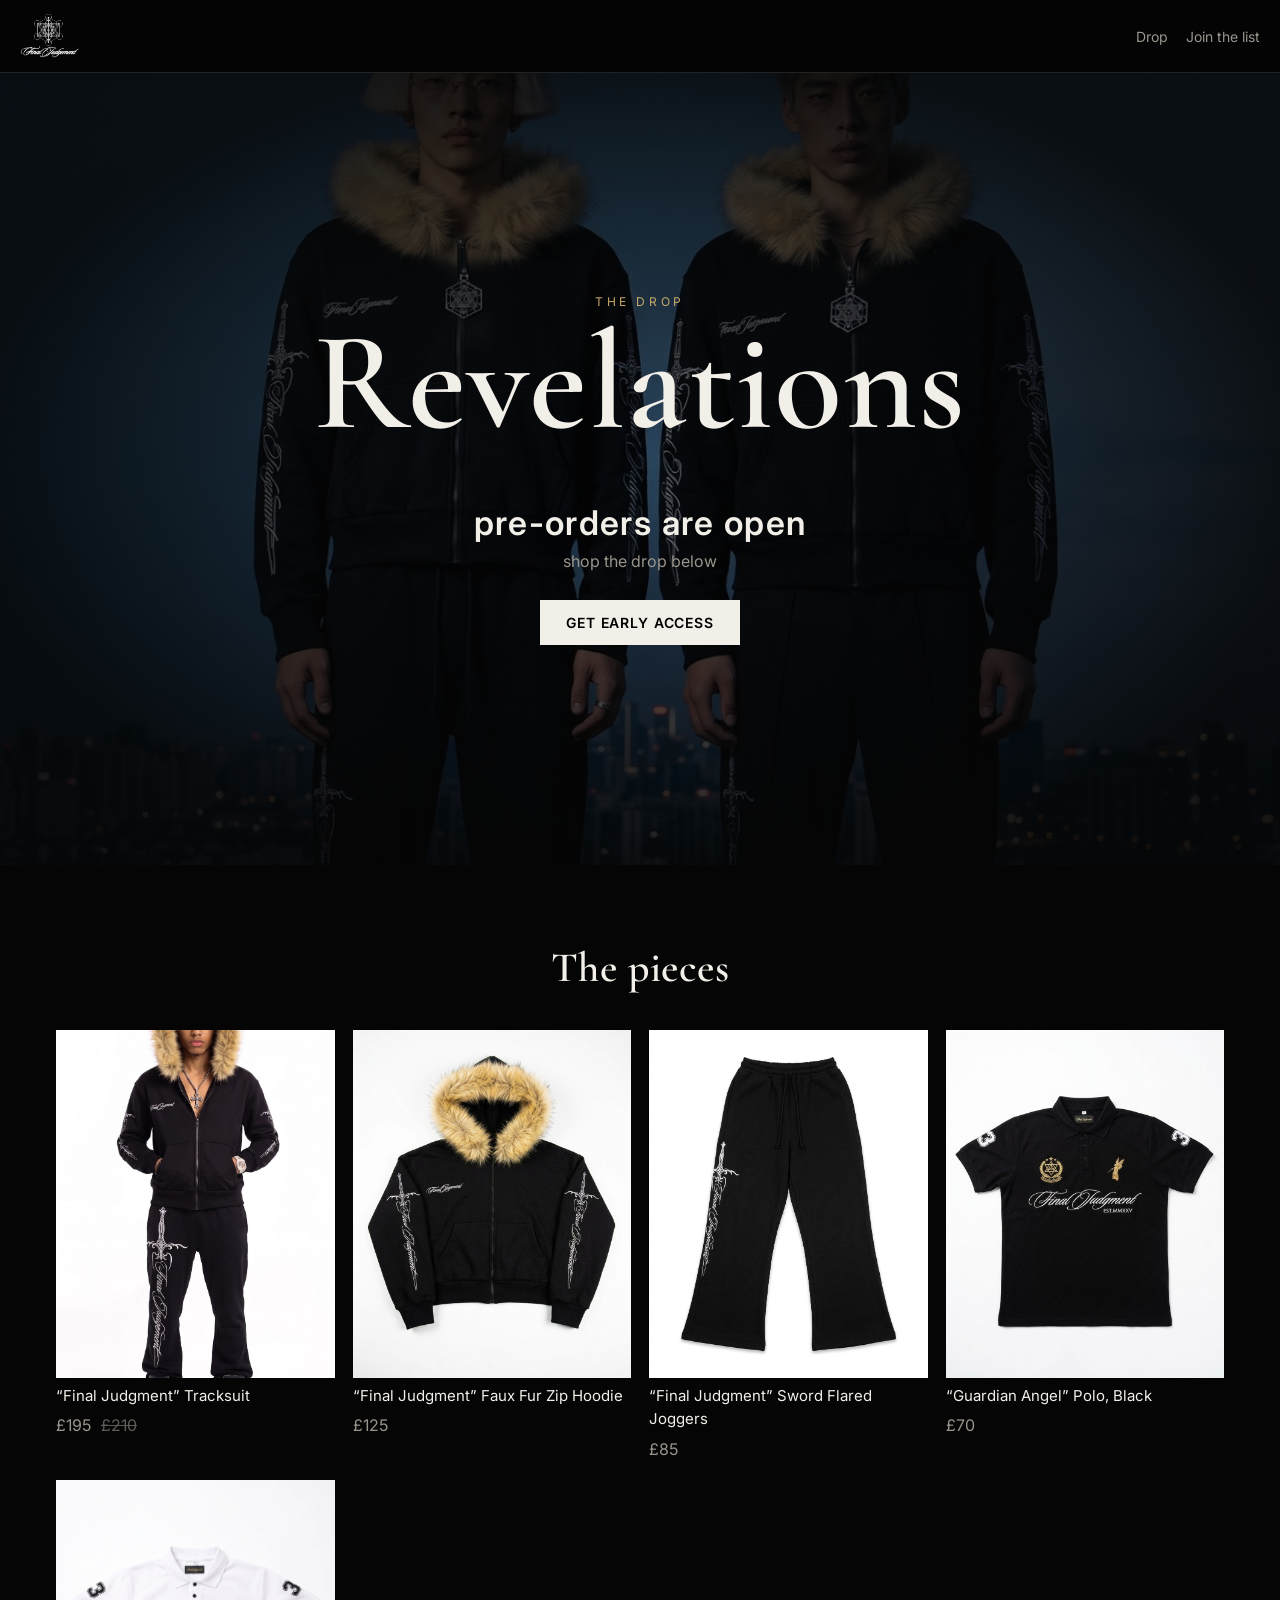
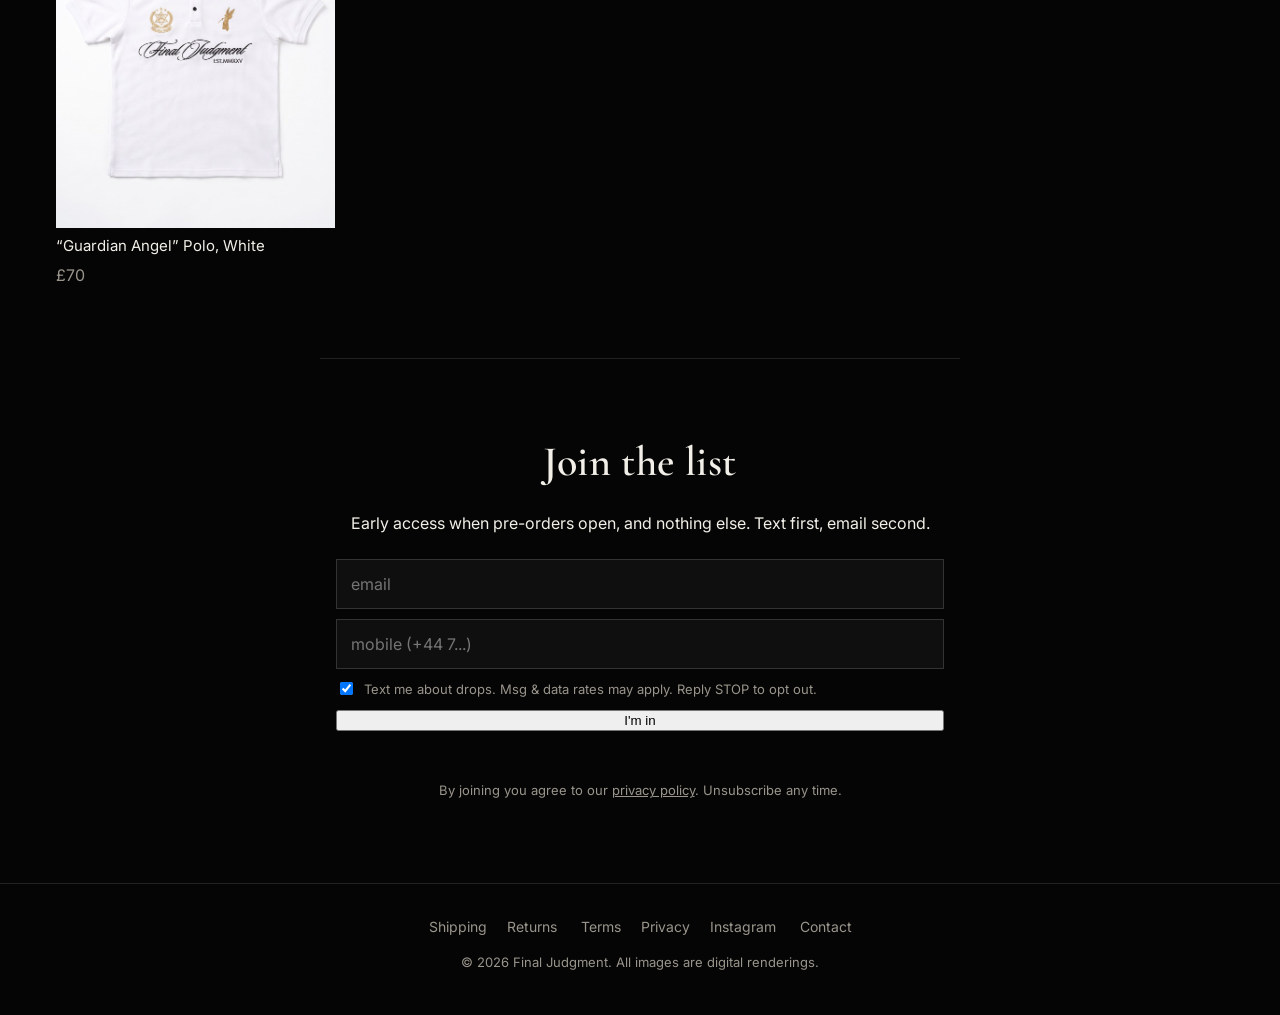
==== index.html @ 8e8d2f7b "Final Judgment store: Revelations site, products, policies, Klaviyo signup, Stripe pre-order hooks C" ====
<!doctype html>
<html lang="en"><head>
<meta charset="utf-8"><meta name="viewport" content="width=device-width,initial-scale=1">
<title>Final Judgment | Revelations</title><meta name="description" content="Revelations. Pre-orders open 27.11, 09:00 GMT. Faux fur tracksuit and Guardian Angel polos.">
<meta property="og:title" content="Final Judgment | Revelations"><meta property="og:description" content="Revelations. Pre-orders open 27.11, 09:00 GMT. Faux fur tracksuit and Guardian Angel polos.">
<meta property="og:image" content="https://finaljudgment.store/img/hero-1.jpg">
<link rel="icon" href="img/icon.png">
<link rel="preconnect" href="https://fonts.googleapis.com"><link rel="preconnect" href="https://fonts.gstatic.com" crossorigin>
<link href="https://fonts.googleapis.com/css2?family=Cormorant+Garamond:ital,wght@0,500;0,600;1,500&family=Inter:wght@400;500;600&display=swap" rel="stylesheet">
<link rel="stylesheet" href="style.css">
<script>!function(f,b,e,v,n,t,s){if(f.fbq)return;n=f.fbq=function(){n.callMethod?n.callMethod.apply(n,arguments):n.queue.push(arguments)};if(!f._fbq)f._fbq=n;n.push=n;n.loaded=!0;n.version='2.0';n.queue=[];t=b.createElement(e);t.async=!0;t.src=v;s=b.getElementsByTagName(e)[0];s.parentNode.insertBefore(t,s)}(window,document,'script','https://connect.facebook.net/en_US/fbevents.js');fbq('init','1747577036687004');fbq('track','PageView');</script>
<script src="config.js"></script><script defer src="site.js"></script>
</head><body data-launch="2026-11-27T09:00:00Z">
<header class="top"><a href="index.html" class="brand"><img src="img/logo.png" alt="Final Judgment"></a>
<nav><a href="index.html#drop">Drop</a><a href="index.html#list">Join the list</a></nav></header>

<main>
<section class="hero">
<img class="hero-img" src="img/hero-1.jpg" alt="Final Judgment tracksuit">
<div class="hero-copy">
<p class="eyebrow">the drop</p><h1>Revelations</h1>
<div class="countdown" aria-live="polite"><span data-d>--</span>d <span data-h>--</span>h <span data-m>--</span>m <span data-s>--</span>s</div>
<p class="when">pre-orders open 27.11 &middot; 09:00 GMT</p>
<a class="btn" href="#list">Get early access</a>
</div></section>
<section id="drop" class="drop"><h2>The pieces</h2><div class="grid"><a class="card" href="products/tracksuit.html"><img src="img/tracksuit-1.jpg" alt="“Final Judgment” Tracksuit" loading="lazy">
<span class="name">“Final Judgment” Tracksuit</span><span class="price">&pound;195 <s>&pound;210</s></span></a><a class="card" href="products/hoodie.html"><img src="img/hoodie-1.jpg" alt="“Final Judgment” Faux Fur Zip Hoodie" loading="lazy">
<span class="name">“Final Judgment” Faux Fur Zip Hoodie</span><span class="price">&pound;125</span></a><a class="card" href="products/joggers.html"><img src="img/joggers-1.jpg" alt="“Final Judgment” Sword Flared Joggers" loading="lazy">
<span class="name">“Final Judgment” Sword Flared Joggers</span><span class="price">&pound;85</span></a><a class="card" href="products/polo-black.html"><img src="img/polo-black-1.jpg" alt="“Guardian Angel” Polo, Black" loading="lazy">
<span class="name">“Guardian Angel” Polo, Black</span><span class="price">&pound;70</span></a><a class="card" href="products/polo-white.html"><img src="img/polo-white-1.jpg" alt="“Guardian Angel” Polo, White" loading="lazy">
<span class="name">“Guardian Angel” Polo, White</span><span class="price">&pound;70</span></a></div></section>
<section id="list" class="list">
<h2>Join the list</h2>
<p>Early access when pre-orders open, and nothing else. Text first, email second.</p>
<form class="signup" novalidate>
<input type="email" name="email" placeholder="email" autocomplete="email" required>
<input type="tel" name="phone" placeholder="mobile (+44 7...)" autocomplete="tel">
<label class="consent"><input type="checkbox" name="sms" checked> Text me about drops. Msg &amp; data rates may apply. Reply STOP to opt out.</label>
<button type="submit">I'm in</button>
<p class="msg" role="status"></p>
</form>
<p class="small">By joining you agree to our <a href="policies/privacy.html">privacy policy</a>. Unsubscribe any time.</p>
</section>
</main><footer class="foot">
<div class="foot-links"><a href="policies/shipping.html">Shipping</a><a href="policies/returns.html">Returns</a>
<a href="policies/terms.html">Terms</a><a href="policies/privacy.html">Privacy</a><a href="https://www.instagram.com/finaljudgementt/" target="_blank" rel="noopener">Instagram</a>
<a href="mailto:iudiciumfinale@gmail.com">Contact</a></div>
<p class="small">&copy; 2026 Final Judgment. All images are digital renderings.</p></footer>
</body></html>
---- style.css ----
:root{--bg:#050505;--fg:#f2efe8;--mute:#9a958c;--gold:#c8a86a;--line:#222}
*{box-sizing:border-box}html{scroll-behavior:smooth}
body{margin:0;background:var(--bg);color:var(--fg);font:16px/1.55 Inter,system-ui,sans-serif;-webkit-font-smoothing:antialiased}
a{color:inherit}img{max-width:100%;display:block}
h1,h2,h3{font-family:"Cormorant Garamond",serif;font-weight:600;letter-spacing:.01em;margin:0 0 .4em}
.small{font-size:13px;color:var(--mute)}
.top{display:flex;align-items:center;justify-content:space-between;padding:14px 20px;border-bottom:1px solid var(--line);position:sticky;top:0;background:rgba(5,5,5,.92);backdrop-filter:blur(6px);z-index:5}
.brand img{height:44px;width:auto}
.top nav a{margin-left:18px;text-decoration:none;font-size:14px;color:var(--mute)}.top nav a:hover{color:var(--fg)}
.btn{display:inline-block;background:var(--fg);color:#000;border:0;padding:14px 26px;font:600 14px Inter,sans-serif;letter-spacing:.06em;text-transform:uppercase;text-decoration:none;cursor:pointer}
.btn:disabled{background:#2a2a2a;color:var(--mute);cursor:not-allowed}
.btn.ghost{background:none;color:var(--fg);border:1px solid var(--fg)}
.hero{position:relative;min-height:88vh;display:grid;place-items:center;overflow:hidden;text-align:center}
.hero-img{position:absolute;inset:0;width:100%;height:100%;object-fit:cover;object-position:center 35%;filter:brightness(.8)}
.hero::after{content:"";position:absolute;inset:0;background:radial-gradient(ellipse at center,rgba(5,5,5,.35),rgba(5,5,5,.9) 75%)}
.hero-copy{z-index:1}
.hero-copy{position:relative;padding:40px 16px}
.eyebrow{text-transform:uppercase;letter-spacing:.3em;font-size:12px;color:var(--gold);margin:0 0 8px}
.hero h1{font-size:clamp(56px,13vw,140px);line-height:.9}
.countdown{font:600 clamp(22px,5vw,34px) Inter,sans-serif;letter-spacing:.04em;margin:18px 0 6px}
.countdown span{font-variant-numeric:tabular-nums}
.when{color:var(--mute);margin:0 0 26px}
.drop,.list{max-width:1200px;margin:0 auto;padding:70px 16px}
.drop h2,.list h2{font-size:42px;text-align:center}
.grid{display:grid;grid-template-columns:repeat(auto-fill,minmax(230px,1fr));gap:18px;margin-top:30px}
.card{text-decoration:none;display:flex;flex-direction:column;gap:6px}
.card img{aspect-ratio:4/5;object-fit:cover;background:#111}
.card .name{font-size:15px}.price{color:var(--mute)}.price s{opacity:.6;margin-left:6px}
.list{text-align:center;border-top:1px solid var(--line);max-width:640px}
.signup{display:grid;gap:10px;margin:24px 0 10px}
.signup input[type=email],.signup input[type=tel],.size select{width:100%;background:#0f0f0f;border:1px solid #333;color:var(--fg);padding:14px;font:16px Inter,sans-serif}
.consent{display:flex;gap:8px;align-items:flex-start;text-align:left;font-size:13px;color:var(--mute)}
.msg{min-height:1.4em;color:var(--gold);margin:4px 0 0}
.product{max-width:1200px;margin:0 auto;padding:30px 16px;display:grid;grid-template-columns:1.3fr 1fr;gap:40px}
.gallery{display:grid;gap:10px}.gallery img{width:100%;background:#111}
.info{position:sticky;top:90px;align-self:start}
.info h1{font-size:38px;line-height:1.05}.info .price{font-size:20px}
.buy{display:grid;gap:12px;margin:22px 0}
.size{display:grid;gap:6px;font-size:13px;color:var(--mute)}
.details{padding-left:18px;color:#d8d3ca}.details li{margin:4px 0}
details{border-top:1px solid var(--line);padding:12px 0}summary{cursor:pointer}
.note{margin-top:18px;font-style:italic}
.list-mini{text-align:center;padding:10px 16px 60px}
.policy{max-width:760px;margin:0 auto;padding:50px 16px}
.policy table{width:100%;border-collapse:collapse;margin:12px 0}.policy td,.policy th{border-bottom:1px solid var(--line);padding:8px;text-align:left;font-size:14px}
.foot{border-top:1px solid var(--line);padding:30px 16px;text-align:center}
.foot-links a{margin:0 10px;font-size:14px;color:var(--mute);text-decoration:none}
@media (max-width:820px){.product{grid-template-columns:1fr}.info{position:static}.top nav a{margin-left:12px}.brand img{height:36px}}
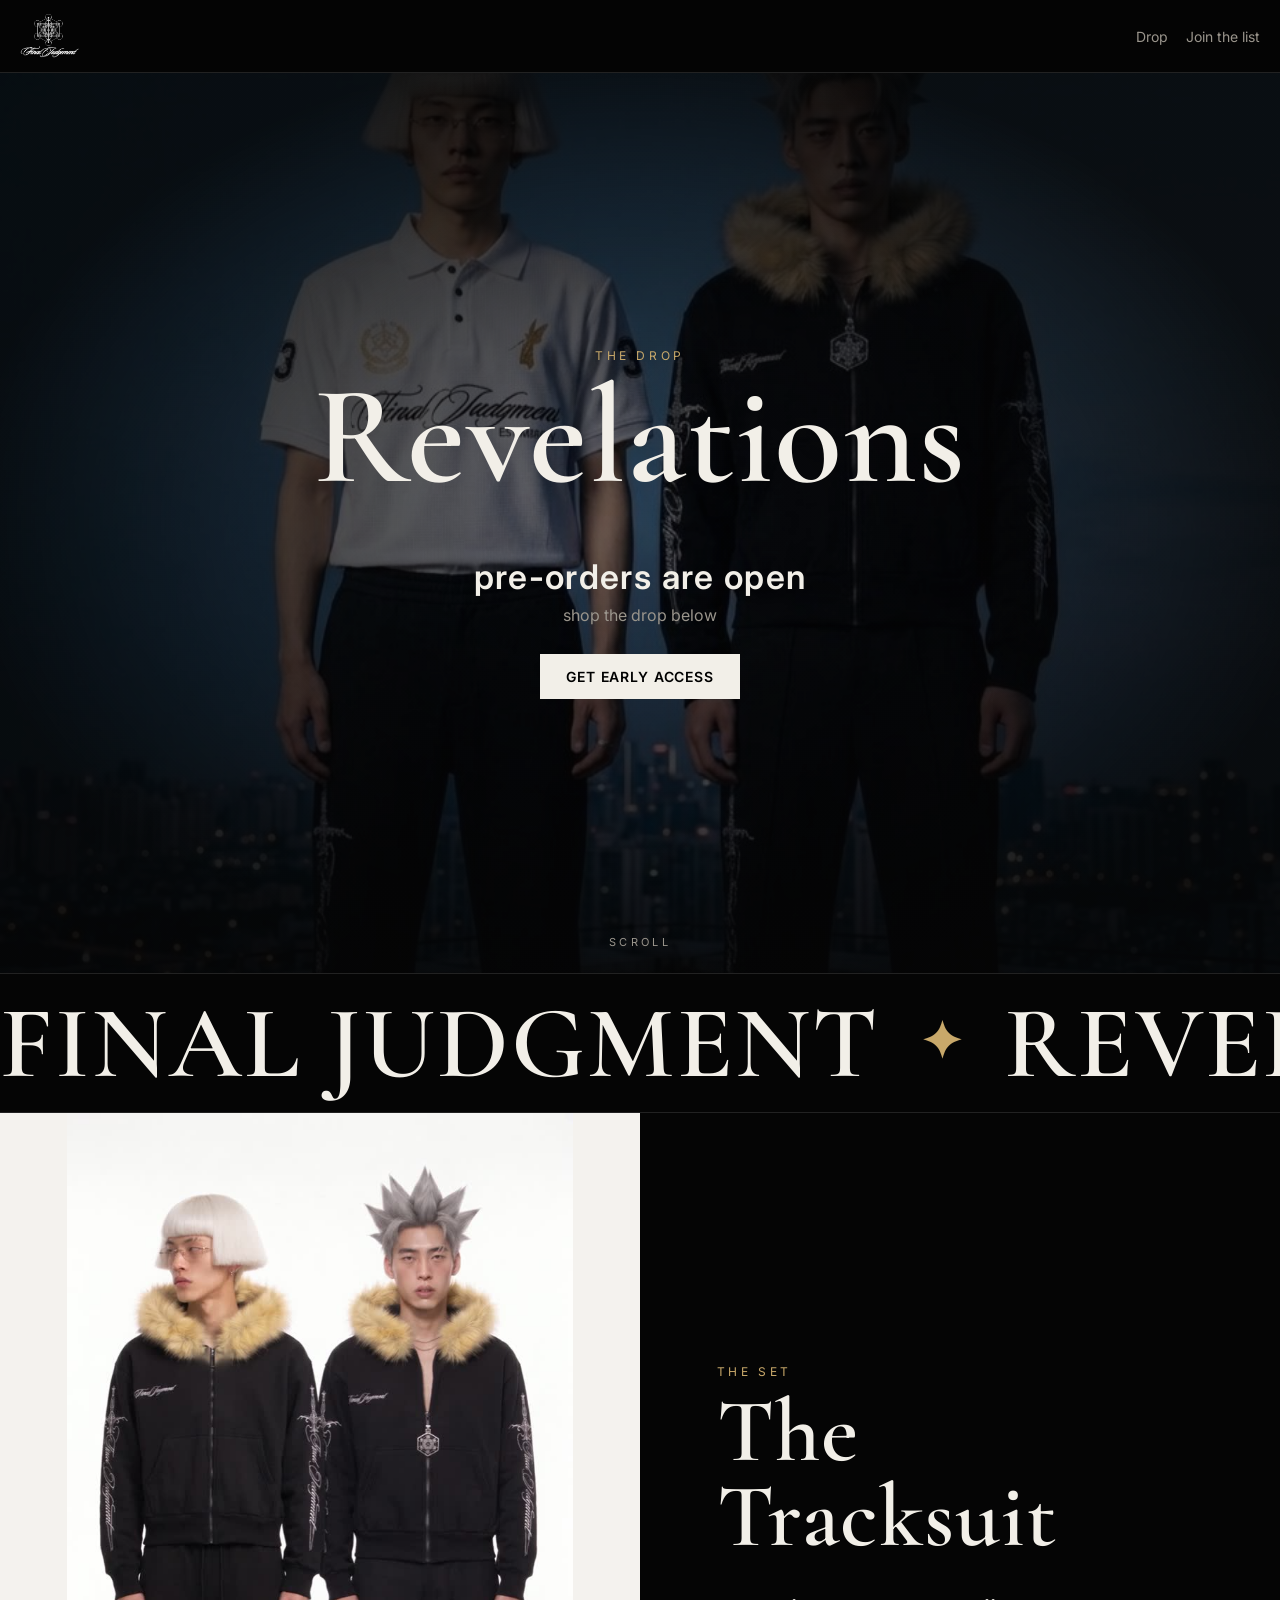
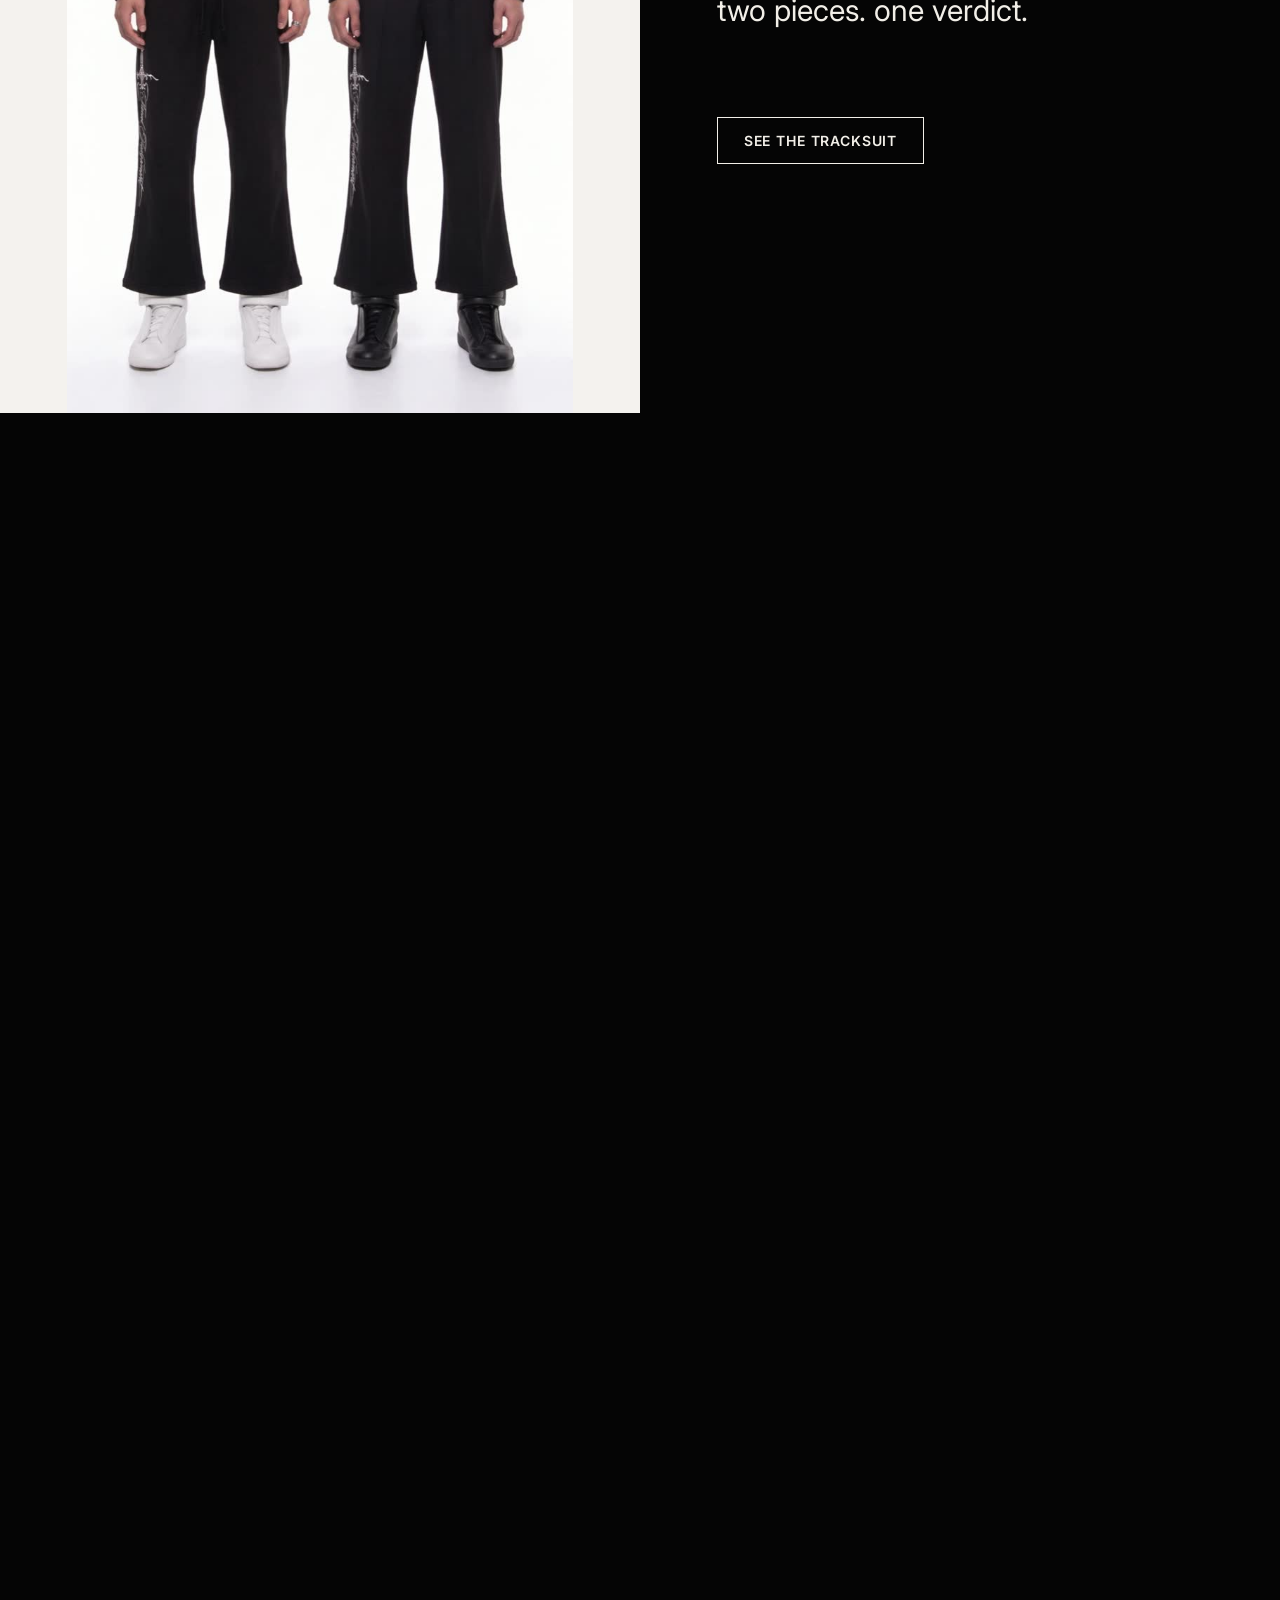
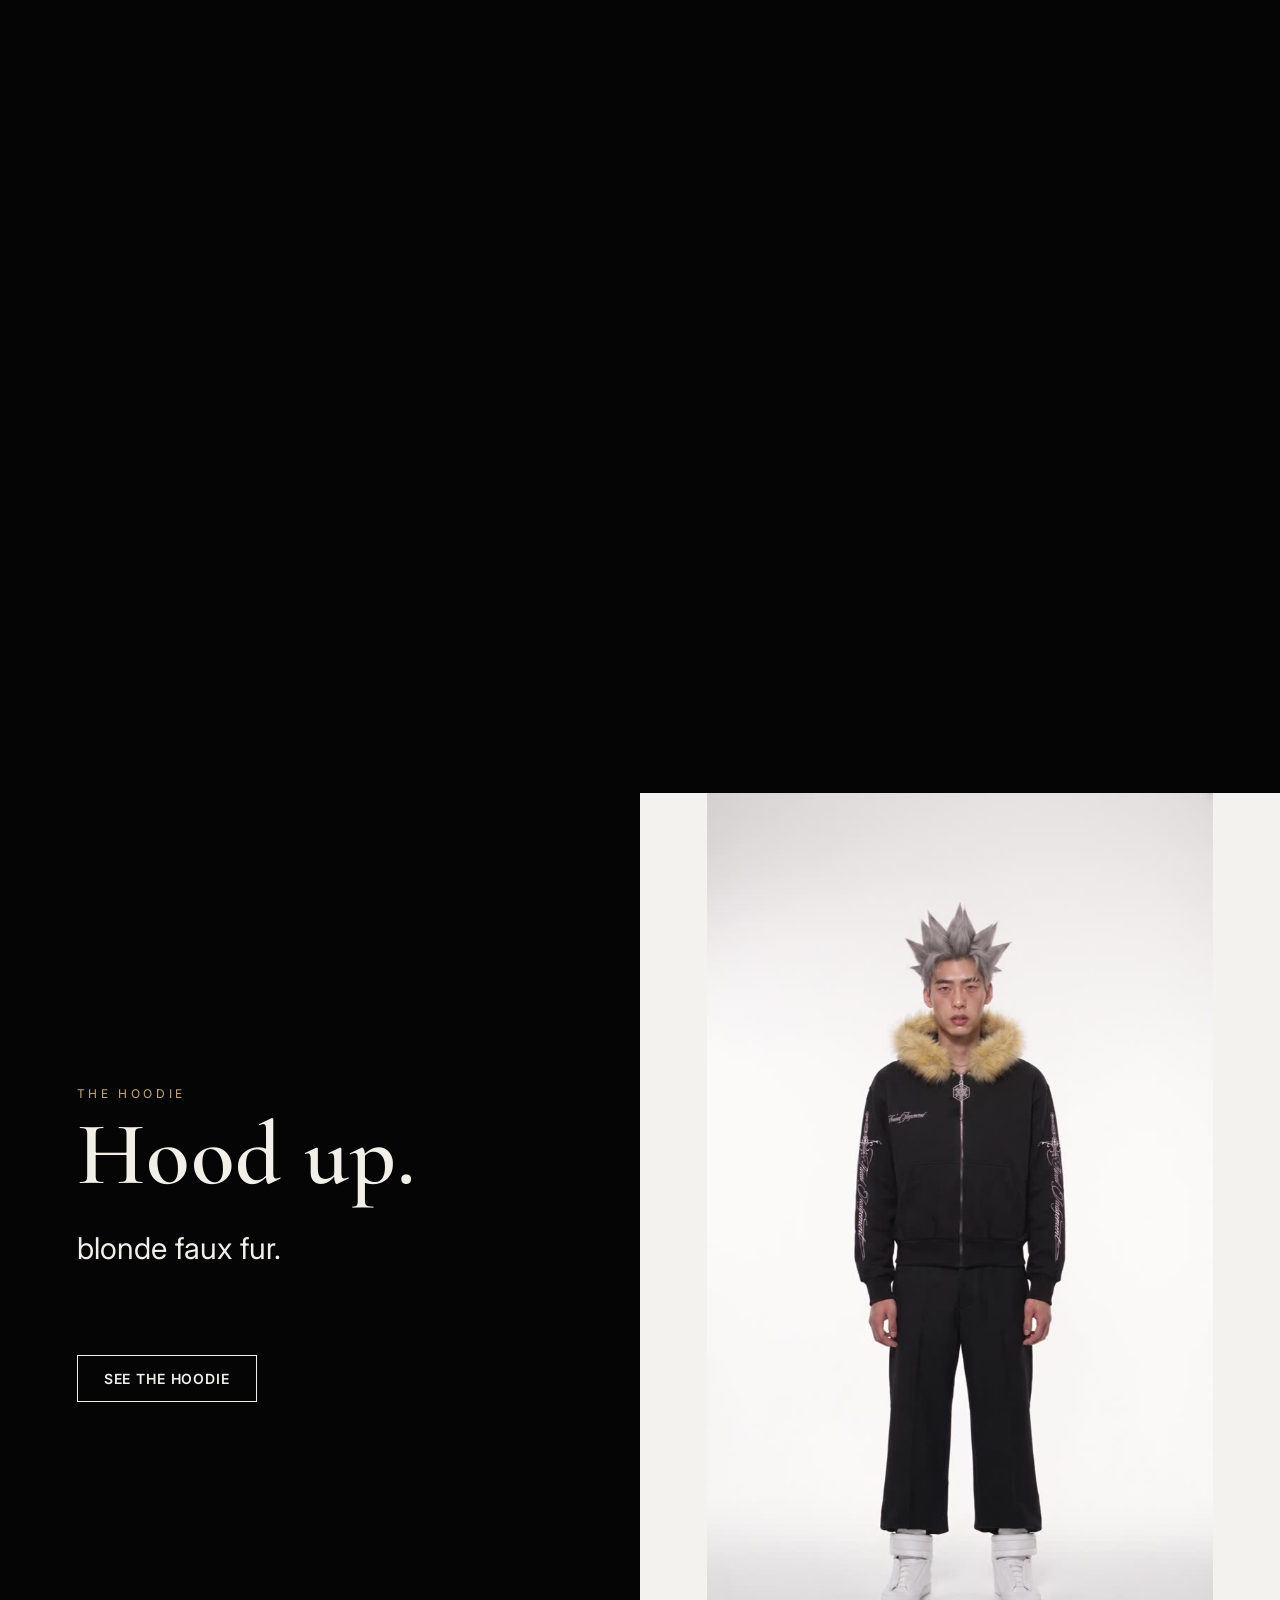
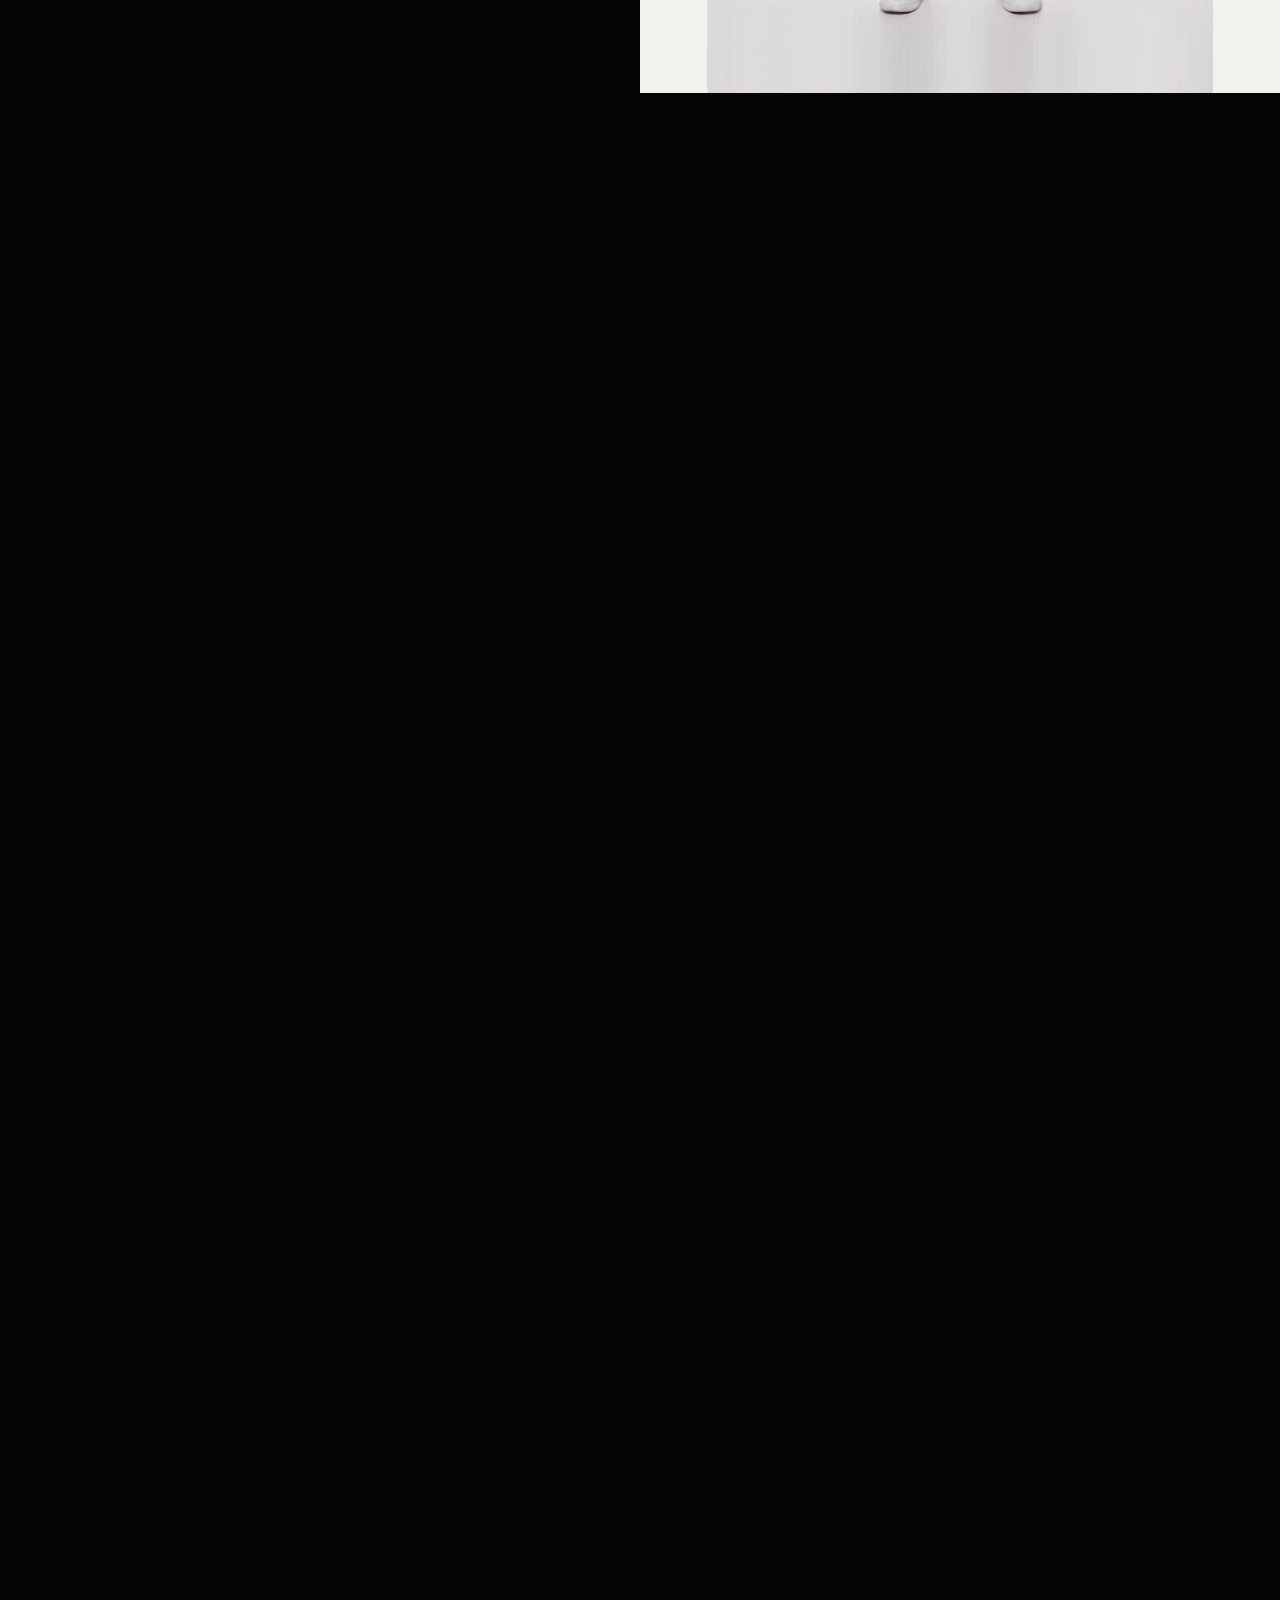
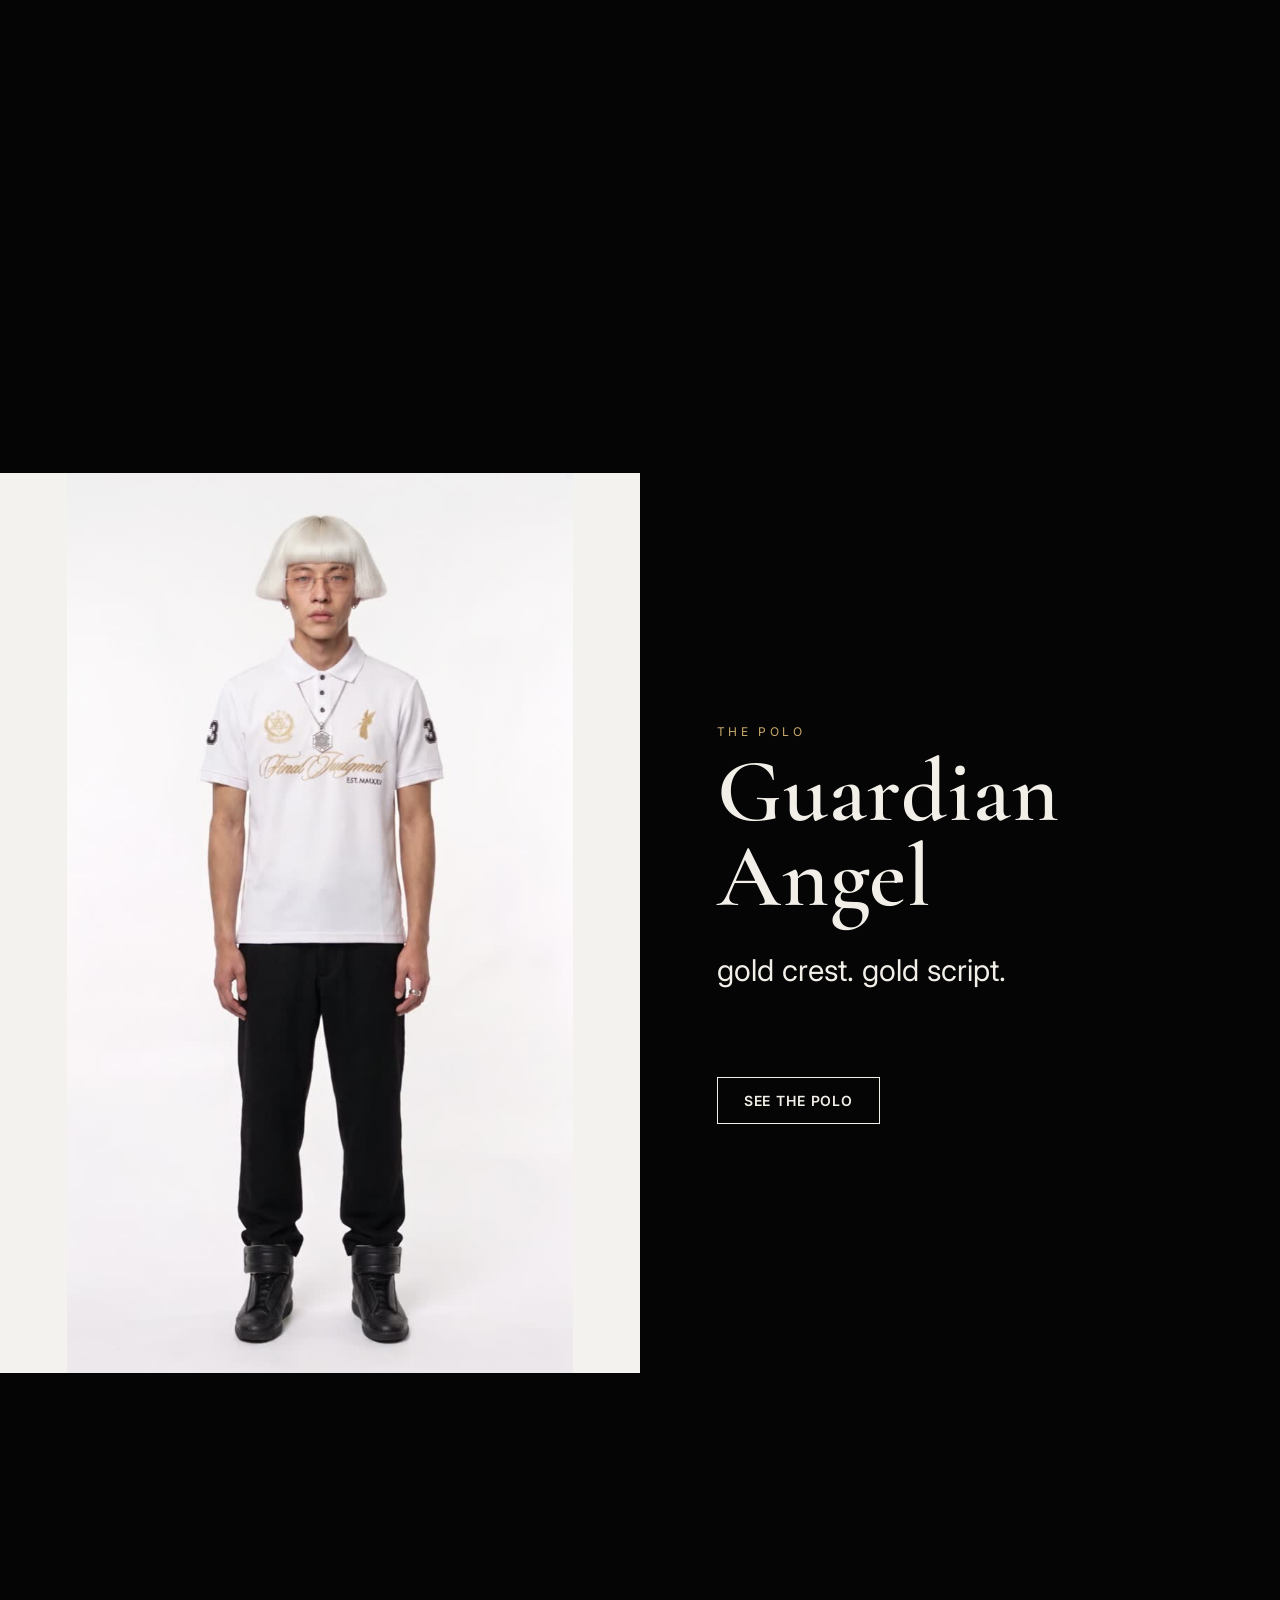
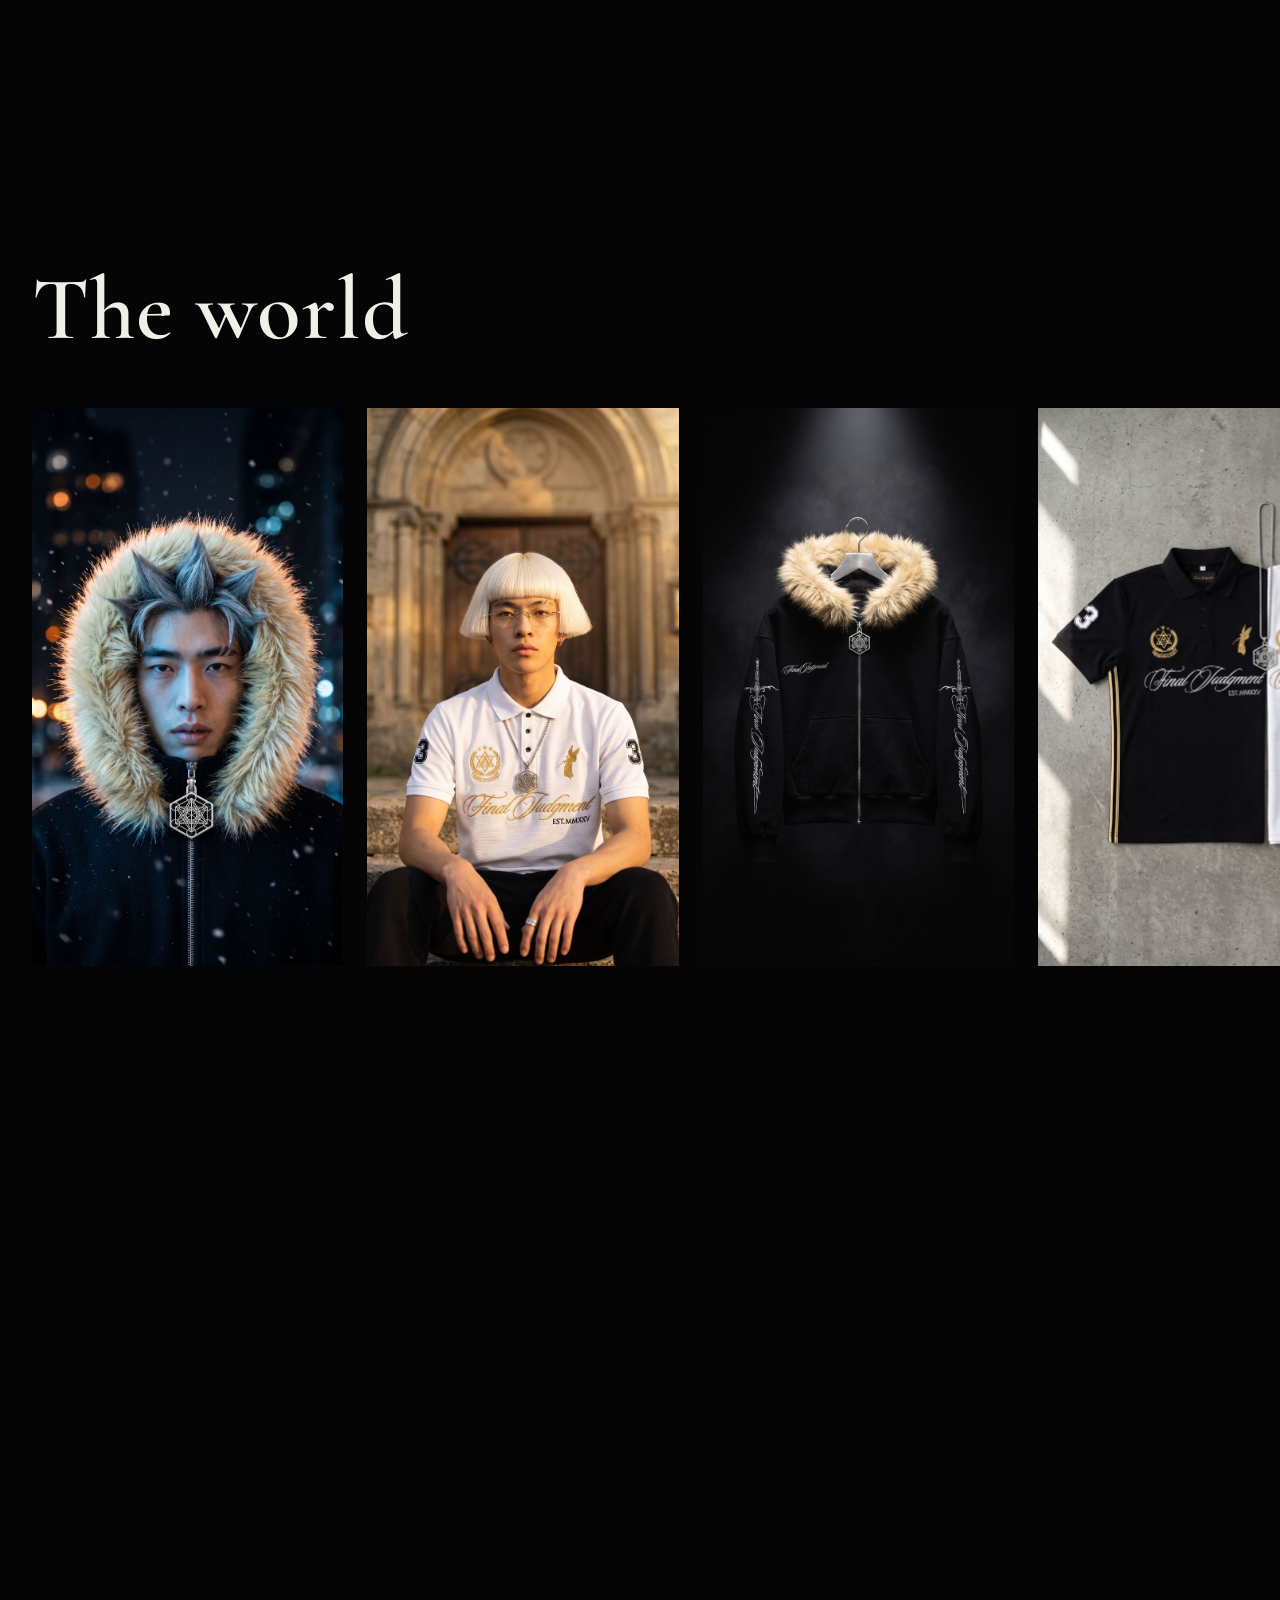
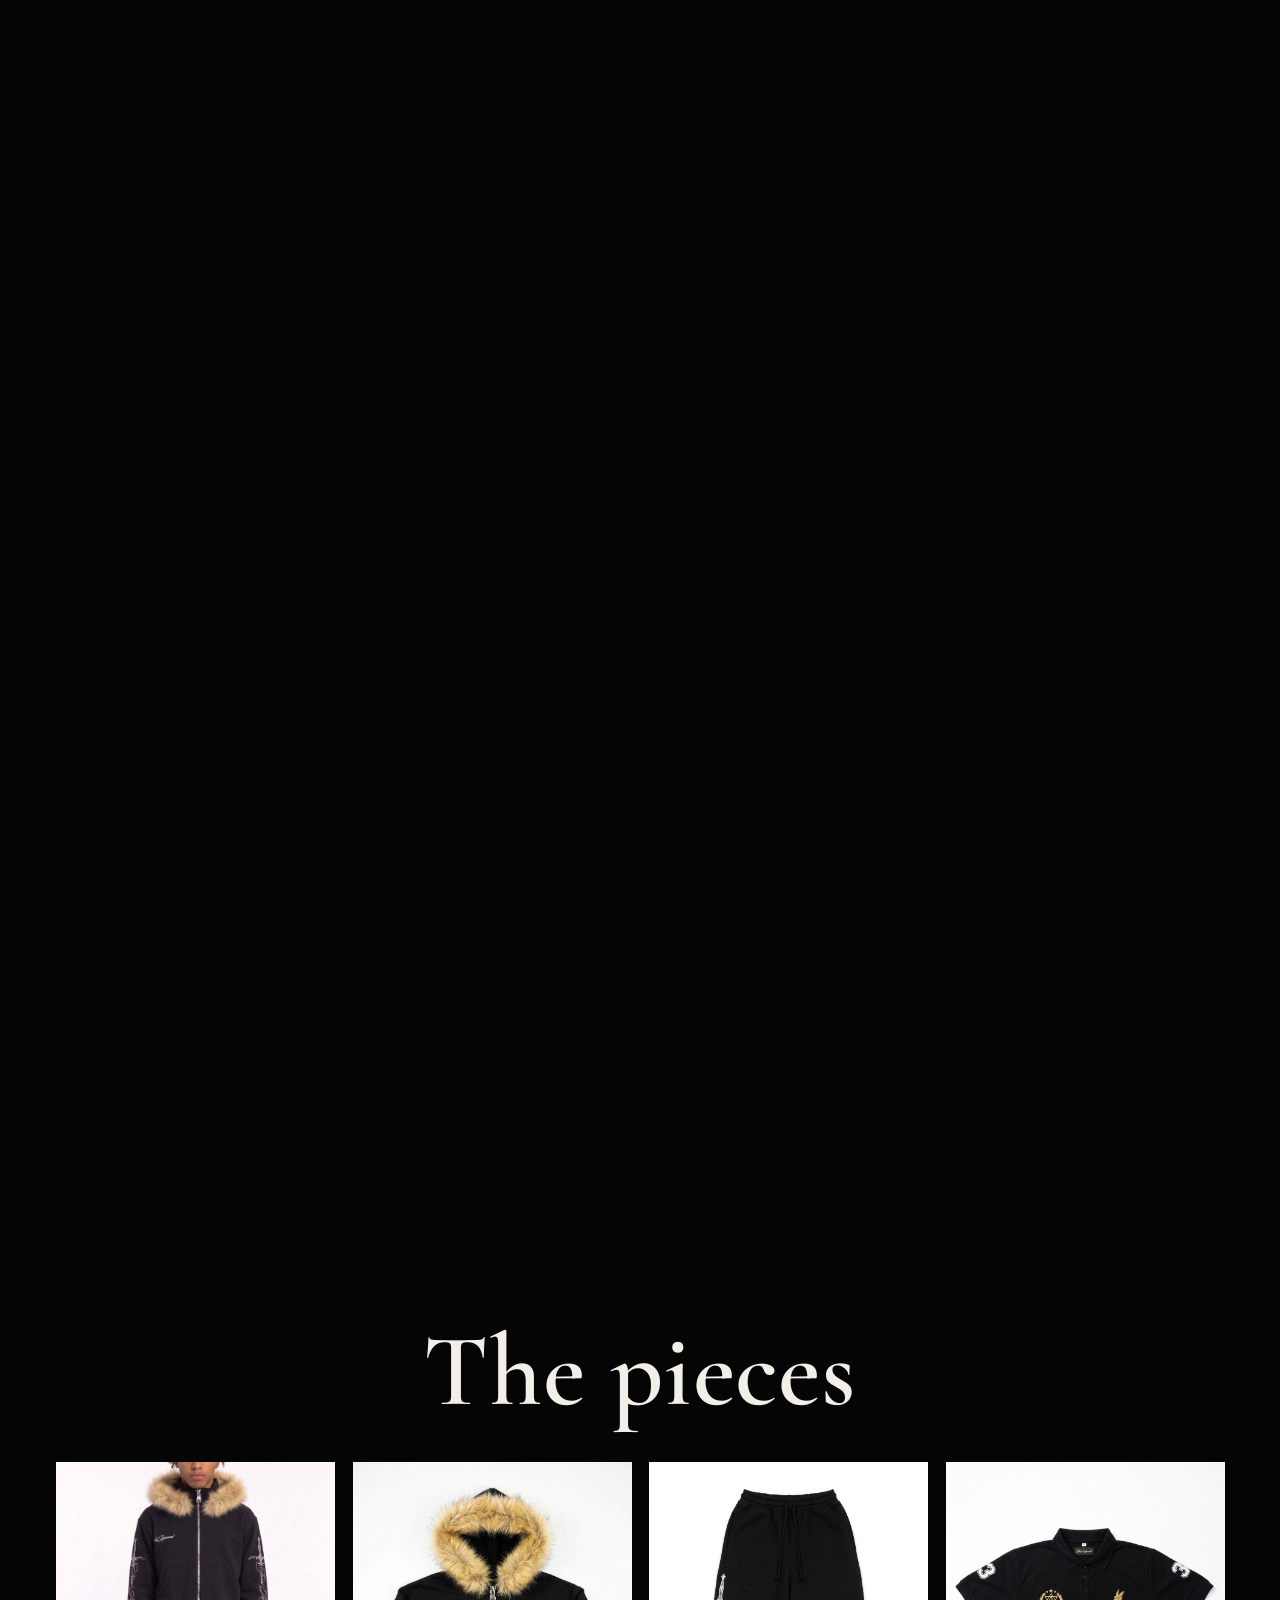
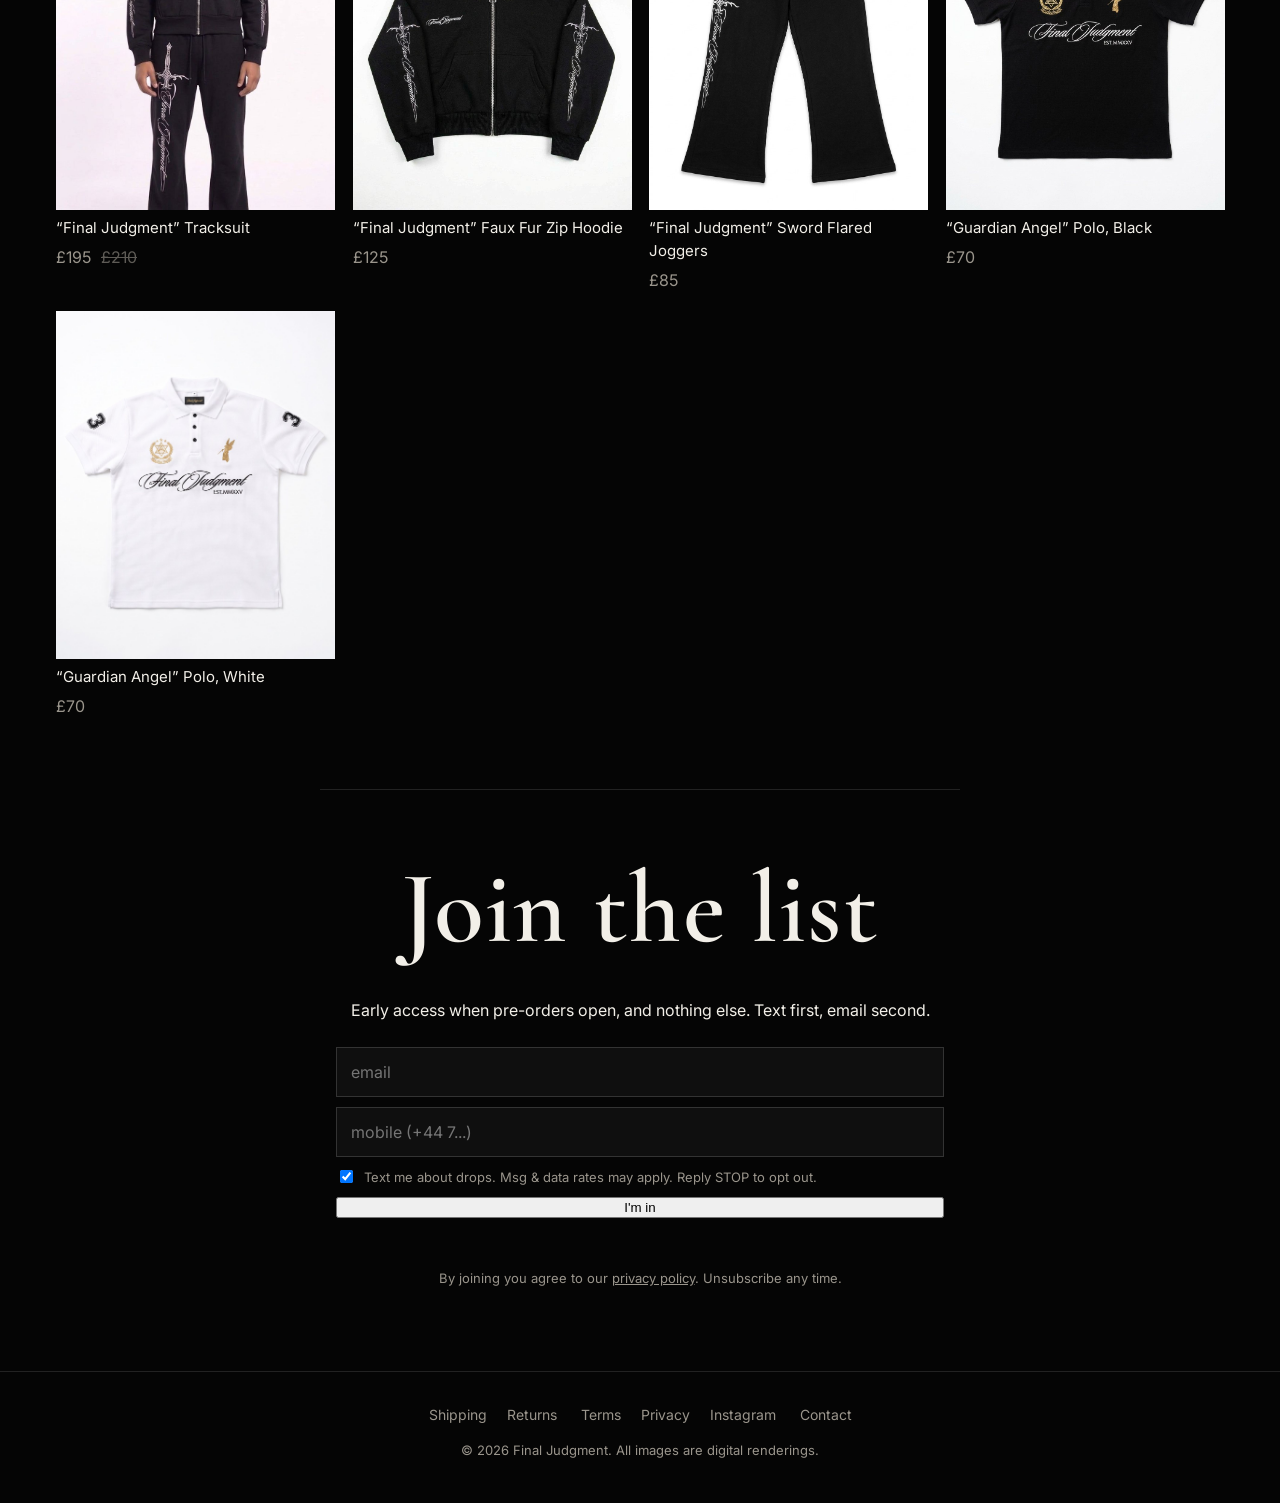
==== commit e0b118e9: "Motion homepage: scroll-scrubbed scenes, marquee, world gallery, reveals; new hero (Star A in polo)," ====
--- a/index.html
+++ b/index.html
@@ -9,28 +9,50 @@
 <link href="https://fonts.googleapis.com/css2?family=Cormorant+Garamond:ital,wght@0,500;0,600;1,500&family=Inter:wght@400;500;600&display=swap" rel="stylesheet">
 <link rel="stylesheet" href="style.css">
 <script>!function(f,b,e,v,n,t,s){if(f.fbq)return;n=f.fbq=function(){n.callMethod?n.callMethod.apply(n,arguments):n.queue.push(arguments)};if(!f._fbq)f._fbq=n;n.push=n;n.loaded=!0;n.version='2.0';n.queue=[];t=b.createElement(e);t.async=!0;t.src=v;s=b.getElementsByTagName(e)[0];s.parentNode.insertBefore(t,s)}(window,document,'script','https://connect.facebook.net/en_US/fbevents.js');fbq('init','1747577036687004');fbq('track','PageView');</script>
-<script src="config.js"></script><script defer src="site.js"></script>
+<script src="config.js"></script><script defer src="site.js"></script><script defer src="motion.js"></script>
 </head><body data-launch="2026-11-27T09:00:00Z">
 <header class="top"><a href="index.html" class="brand"><img src="img/logo.png" alt="Final Judgment"></a>
 <nav><a href="index.html#drop">Drop</a><a href="index.html#list">Join the list</a></nav></header>
 
+<div class="progress" aria-hidden="true"></div>
 <main>
 <section class="hero">
-<img class="hero-img" src="img/hero-1.jpg" alt="Final Judgment tracksuit">
+<div class="hero-media"><img class="hero-img" src="img/hero-1.jpg" alt="Final Judgment stars on a rooftop at blue hour"></div>
 <div class="hero-copy">
-<p class="eyebrow">the drop</p><h1>Revelations</h1>
+<p class="eyebrow">the drop</p><h1 class="hero-title">Revelations</h1>
 <div class="countdown" aria-live="polite"><span data-d>--</span>d <span data-h>--</span>h <span data-m>--</span>m <span data-s>--</span>s</div>
 <p class="when">pre-orders open 27.11 &middot; 09:00 GMT</p>
 <a class="btn" href="#list">Get early access</a>
+</div>
+<div class="scroll-cue" aria-hidden="true">scroll</div></section>
+<div class="marquee" aria-hidden="true"><div class="marquee-track"><span>FINAL JUDGMENT</span><span class="star">&#10022;</span><span>REVELATIONS</span><span class="star">&#10022;</span><span>FINAL JUDGMENT</span><span class="star">&#10022;</span><span>REVELATIONS</span><span class="star">&#10022;</span><span>FINAL JUDGMENT</span><span class="star">&#10022;</span><span>REVELATIONS</span><span class="star">&#10022;</span><span>FINAL JUDGMENT</span><span class="star">&#10022;</span><span>REVELATIONS</span><span class="star">&#10022;</span><span>FINAL JUDGMENT</span><span class="star">&#10022;</span><span>REVELATIONS</span><span class="star">&#10022;</span><span>FINAL JUDGMENT</span><span class="star">&#10022;</span><span>REVELATIONS</span><span class="star">&#10022;</span></div></div>
+<section class="scene" id="s-tracksuit" data-seq="hero" data-frames="61">
+<div class="scene-pin">
+<div class="scene-media"><canvas></canvas></div>
+<div class="scene-copy"><p class="eyebrow">the set</p><h2>The Tracksuit</h2><div class="steps"><p class="step" data-from="0.00" data-to="0.25">two pieces. one verdict.</p><p class="step" data-from="0.25" data-to="0.50">a sword down each leg.</p><p class="step" data-from="0.50" data-to="0.75">faux fur on the hood.</p><p class="step" data-from="0.75" data-to="1.00">&pound;195 for the set.</p></div>
+<a class="btn ghost" href="products/tracksuit.html">See the tracksuit</a></div>
 </div></section>
-<section id="drop" class="drop"><h2>The pieces</h2><div class="grid"><a class="card" href="products/tracksuit.html"><img src="img/tracksuit-1.jpg" alt="“Final Judgment” Tracksuit" loading="lazy">
-<span class="name">“Final Judgment” Tracksuit</span><span class="price">&pound;195 <s>&pound;210</s></span></a><a class="card" href="products/hoodie.html"><img src="img/hoodie-1.jpg" alt="“Final Judgment” Faux Fur Zip Hoodie" loading="lazy">
-<span class="name">“Final Judgment” Faux Fur Zip Hoodie</span><span class="price">&pound;125</span></a><a class="card" href="products/joggers.html"><img src="img/joggers-1.jpg" alt="“Final Judgment” Sword Flared Joggers" loading="lazy">
-<span class="name">“Final Judgment” Sword Flared Joggers</span><span class="price">&pound;85</span></a><a class="card" href="products/polo-black.html"><img src="img/polo-black-1.jpg" alt="“Guardian Angel” Polo, Black" loading="lazy">
-<span class="name">“Guardian Angel” Polo, Black</span><span class="price">&pound;70</span></a><a class="card" href="products/polo-white.html"><img src="img/polo-white-1.jpg" alt="“Guardian Angel” Polo, White" loading="lazy">
+<section class="scene" id="s-fur" data-seq="fur" data-frames="61">
+<div class="scene-pin">
+<div class="scene-media"><canvas></canvas></div>
+<div class="scene-copy"><p class="eyebrow">the hoodie</p><h2>Hood up.</h2><div class="steps"><p class="step" data-from="0.00" data-to="0.25">blonde faux fur.</p><p class="step" data-from="0.25" data-to="0.50">6 snap buttons.</p><p class="step" data-from="0.50" data-to="0.75">fur on. fur off.</p><p class="step" data-from="0.75" data-to="1.00">sword down both sleeves.</p></div>
+<a class="btn ghost" href="products/hoodie.html">See the hoodie</a></div>
+</div></section>
+<section class="scene" id="s-polo" data-seq="polo" data-frames="61">
+<div class="scene-pin">
+<div class="scene-media"><canvas></canvas></div>
+<div class="scene-copy"><p class="eyebrow">the polo</p><h2>Guardian Angel</h2><div class="steps"><p class="step" data-from="0.00" data-to="0.25">gold crest. gold script.</p><p class="step" data-from="0.25" data-to="0.50">the angel with the sword.</p><p class="step" data-from="0.50" data-to="0.75">33 on both sleeves.</p><p class="step" data-from="0.75" data-to="1.00">black or white.</p></div>
+<a class="btn ghost" href="products/polo-white.html">See the polo</a></div>
+</div></section>
+<section class="world"><div class="world-pin"><h2 class="world-title">The world</h2><div class="world-track"><figure class="w-item"><img src="img/world-1.jpg" alt="" loading="lazy"></figure><figure class="w-item"><img src="img/world-2.jpg" alt="" loading="lazy"></figure><figure class="w-item"><img src="img/world-3.jpg" alt="" loading="lazy"></figure><figure class="w-item"><img src="img/world-4.jpg" alt="" loading="lazy"></figure><figure class="w-item"><img src="img/world-5.jpg" alt="" loading="lazy"></figure></div></div></section>
+<section id="drop" class="drop"><h2 class="big reveal">The pieces</h2><div class="grid"><a class="card reveal" href="products/tracksuit.html"><span class="card-img"><img src="img/tracksuit-1.jpg" alt="“Final Judgment” Tracksuit" loading="lazy"><img class="alt" src="img/tracksuit-2.jpg" alt="" loading="lazy"></span>
+<span class="name">“Final Judgment” Tracksuit</span><span class="price">&pound;195 <s>&pound;210</s></span></a><a class="card reveal" href="products/hoodie.html"><span class="card-img"><img src="img/hoodie-1.jpg" alt="“Final Judgment” Faux Fur Zip Hoodie" loading="lazy"><img class="alt" src="img/hoodie-2.jpg" alt="" loading="lazy"></span>
+<span class="name">“Final Judgment” Faux Fur Zip Hoodie</span><span class="price">&pound;125</span></a><a class="card reveal" href="products/joggers.html"><span class="card-img"><img src="img/joggers-1.jpg" alt="“Final Judgment” Sword Flared Joggers" loading="lazy"><img class="alt" src="img/joggers-2.jpg" alt="" loading="lazy"></span>
+<span class="name">“Final Judgment” Sword Flared Joggers</span><span class="price">&pound;85</span></a><a class="card reveal" href="products/polo-black.html"><span class="card-img"><img src="img/polo-black-1.jpg" alt="“Guardian Angel” Polo, Black" loading="lazy"><img class="alt" src="img/polo-black-2.jpg" alt="" loading="lazy"></span>
+<span class="name">“Guardian Angel” Polo, Black</span><span class="price">&pound;70</span></a><a class="card reveal" href="products/polo-white.html"><span class="card-img"><img src="img/polo-white-1.jpg" alt="“Guardian Angel” Polo, White" loading="lazy"><img class="alt" src="img/polo-white-2.jpg" alt="" loading="lazy"></span>
 <span class="name">“Guardian Angel” Polo, White</span><span class="price">&pound;70</span></a></div></section>
 <section id="list" class="list">
-<h2>Join the list</h2>
+<h2 class="big reveal">Join the list</h2>
 <p>Early access when pre-orders open, and nothing else. Text first, email second.</p>
 <form class="signup" novalidate>
 <input type="email" name="email" placeholder="email" autocomplete="email" required>
--- a/style.css
+++ b/style.css
@@ -46,3 +46,51 @@
 .foot{border-top:1px solid var(--line);padding:30px 16px;text-align:center}
 .foot-links a{margin:0 10px;font-size:14px;color:var(--mute);text-decoration:none}
 @media (max-width:820px){.product{grid-template-columns:1fr}.info{position:static}.top nav a{margin-left:12px}.brand img{height:36px}}
+
+/* ---------- motion layer ---------- */
+.progress{position:fixed;top:0;left:0;right:0;height:2px;background:var(--gold);transform-origin:0 50%;transform:scaleX(0);z-index:20}
+.hero{min-height:100vh}
+.hero-media{position:absolute;inset:0;overflow:hidden}
+.hero-media .hero-img{transform-origin:50% 40%;will-change:transform;filter:brightness(.78)}
+.hero-title{will-change:transform,opacity;transform-origin:50% 60%}
+.scroll-cue{position:absolute;bottom:22px;left:50%;transform:translateX(-50%);font-size:11px;letter-spacing:.3em;text-transform:uppercase;color:var(--mute);z-index:1;animation:cue 2s ease-in-out infinite}
+@keyframes cue{0%,100%{opacity:.3;transform:translate(-50%,0)}50%{opacity:1;transform:translate(-50%,6px)}}
+.marquee{overflow:hidden;border-top:1px solid var(--line);border-bottom:1px solid var(--line);padding:18px 0;white-space:nowrap}
+.marquee-track{display:inline-flex;gap:40px;align-items:center;will-change:transform}
+.marquee span{font:600 clamp(40px,8vw,110px)/1 "Cormorant Garamond",serif;letter-spacing:.02em}
+.marquee .star{color:var(--gold);font-size:clamp(24px,4vw,56px)}
+.scene{height:320vh;position:relative}
+.scene-pin{position:sticky;top:0;height:100vh;display:grid;grid-template-columns:1fr 1fr;align-items:center;overflow:hidden}
+.scene-media{height:100vh;background:#f4f2ee}
+.scene-media canvas{width:100%;height:100%;display:block}
+.scene-copy{padding:0 6vw}
+.scene-copy h2{font-size:clamp(48px,7vw,104px);line-height:.95;margin-bottom:28px}
+.steps{position:relative;height:3.2em;font-size:clamp(20px,2.4vw,30px);margin-bottom:34px}
+.step{position:absolute;inset:0;margin:0;opacity:0;transform:translateY(24px);transition:opacity .45s ease,transform .45s ease}
+.step.on{opacity:1;transform:none}
+.scene:nth-of-type(odd) .scene-pin{direction:rtl}.scene:nth-of-type(odd) .scene-pin>*{direction:ltr}
+.world{height:300vh;position:relative}
+.world-pin{position:sticky;top:0;height:100vh;overflow:hidden;display:flex;flex-direction:column;justify-content:center;gap:28px}
+.world-title{font-size:clamp(48px,7vw,104px);padding:0 32px;margin:0}
+.world-track{display:flex;gap:24px;padding:0 32px;will-change:transform}
+.w-item{margin:0;flex:0 0 auto;height:62vh}.w-item img{height:100%;width:auto;object-fit:cover}
+.big{font-size:clamp(48px,8vw,120px)!important;line-height:.95}
+.reveal{opacity:0;transform:translateY(40px);transition:opacity .9s cubic-bezier(.2,.7,.2,1),transform .9s cubic-bezier(.2,.7,.2,1)}
+.reveal.in{opacity:1;transform:none}
+.card-img{position:relative;display:block;overflow:hidden;transition:transform .25s ease;will-change:transform}
+.card-img img{transition:opacity .5s ease,transform .8s ease}
+.card-img .alt{position:absolute;inset:0;width:100%;height:100%;object-fit:cover;opacity:0}
+.card:hover .card-img .alt{opacity:1}.card:hover .card-img img:first-child{transform:scale(1.06)}
+.btn{transition:transform .2s ease,background .2s ease}
+@media (max-width:820px){
+  .scene{height:260vh}
+  .scene-pin{grid-template-columns:1fr;grid-template-rows:62vh auto;align-content:start;direction:ltr!important}
+  .scene-media{height:62vh}
+  .scene-copy{padding:20px 16px}
+  .scene-copy h2{font-size:44px;margin-bottom:12px}
+  .steps{height:2.6em;font-size:20px;margin-bottom:16px}
+  .world{height:auto}.world-pin{position:static;height:auto;padding:60px 0}
+  .world-track{overflow-x:auto;scroll-snap-type:x mandatory;padding-bottom:10px}
+  .w-item{height:60vh;scroll-snap-align:center}
+}
+@media (prefers-reduced-motion:reduce){.reveal{opacity:1;transform:none}.scroll-cue{animation:none}}
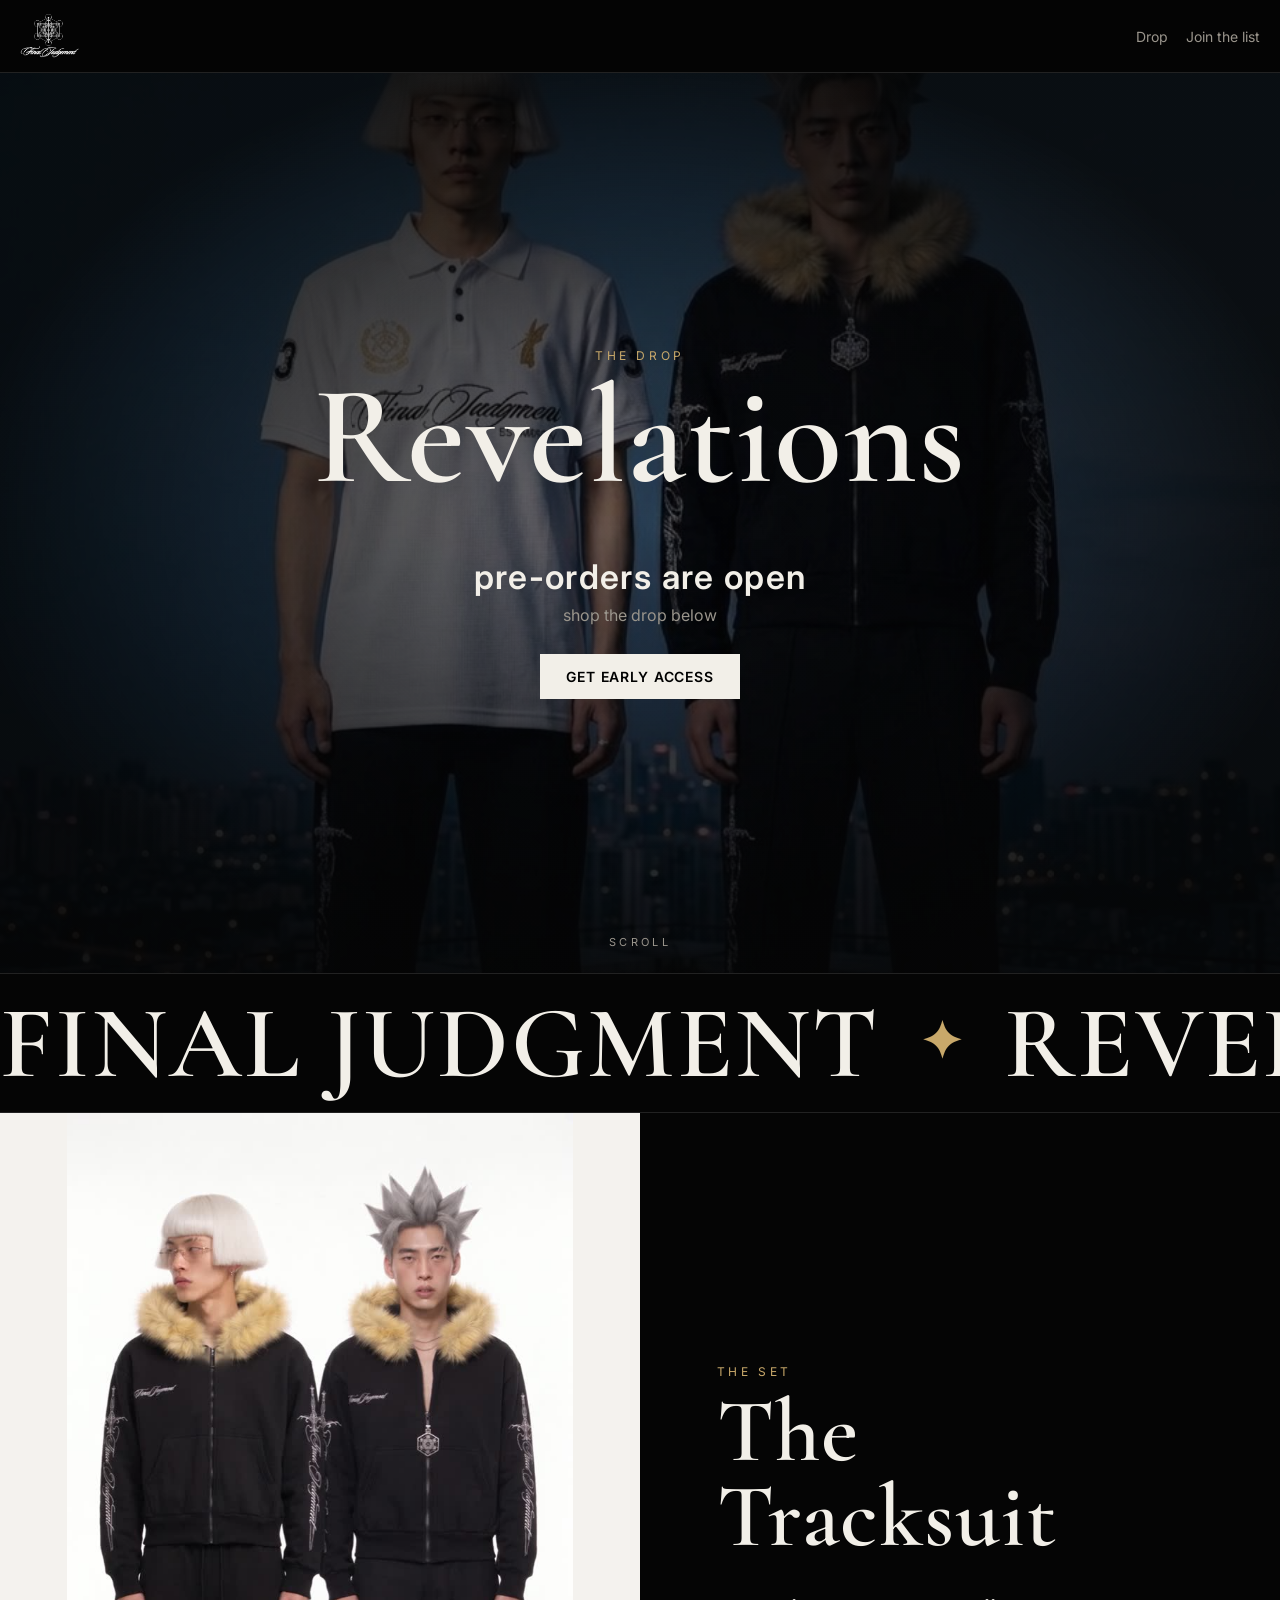
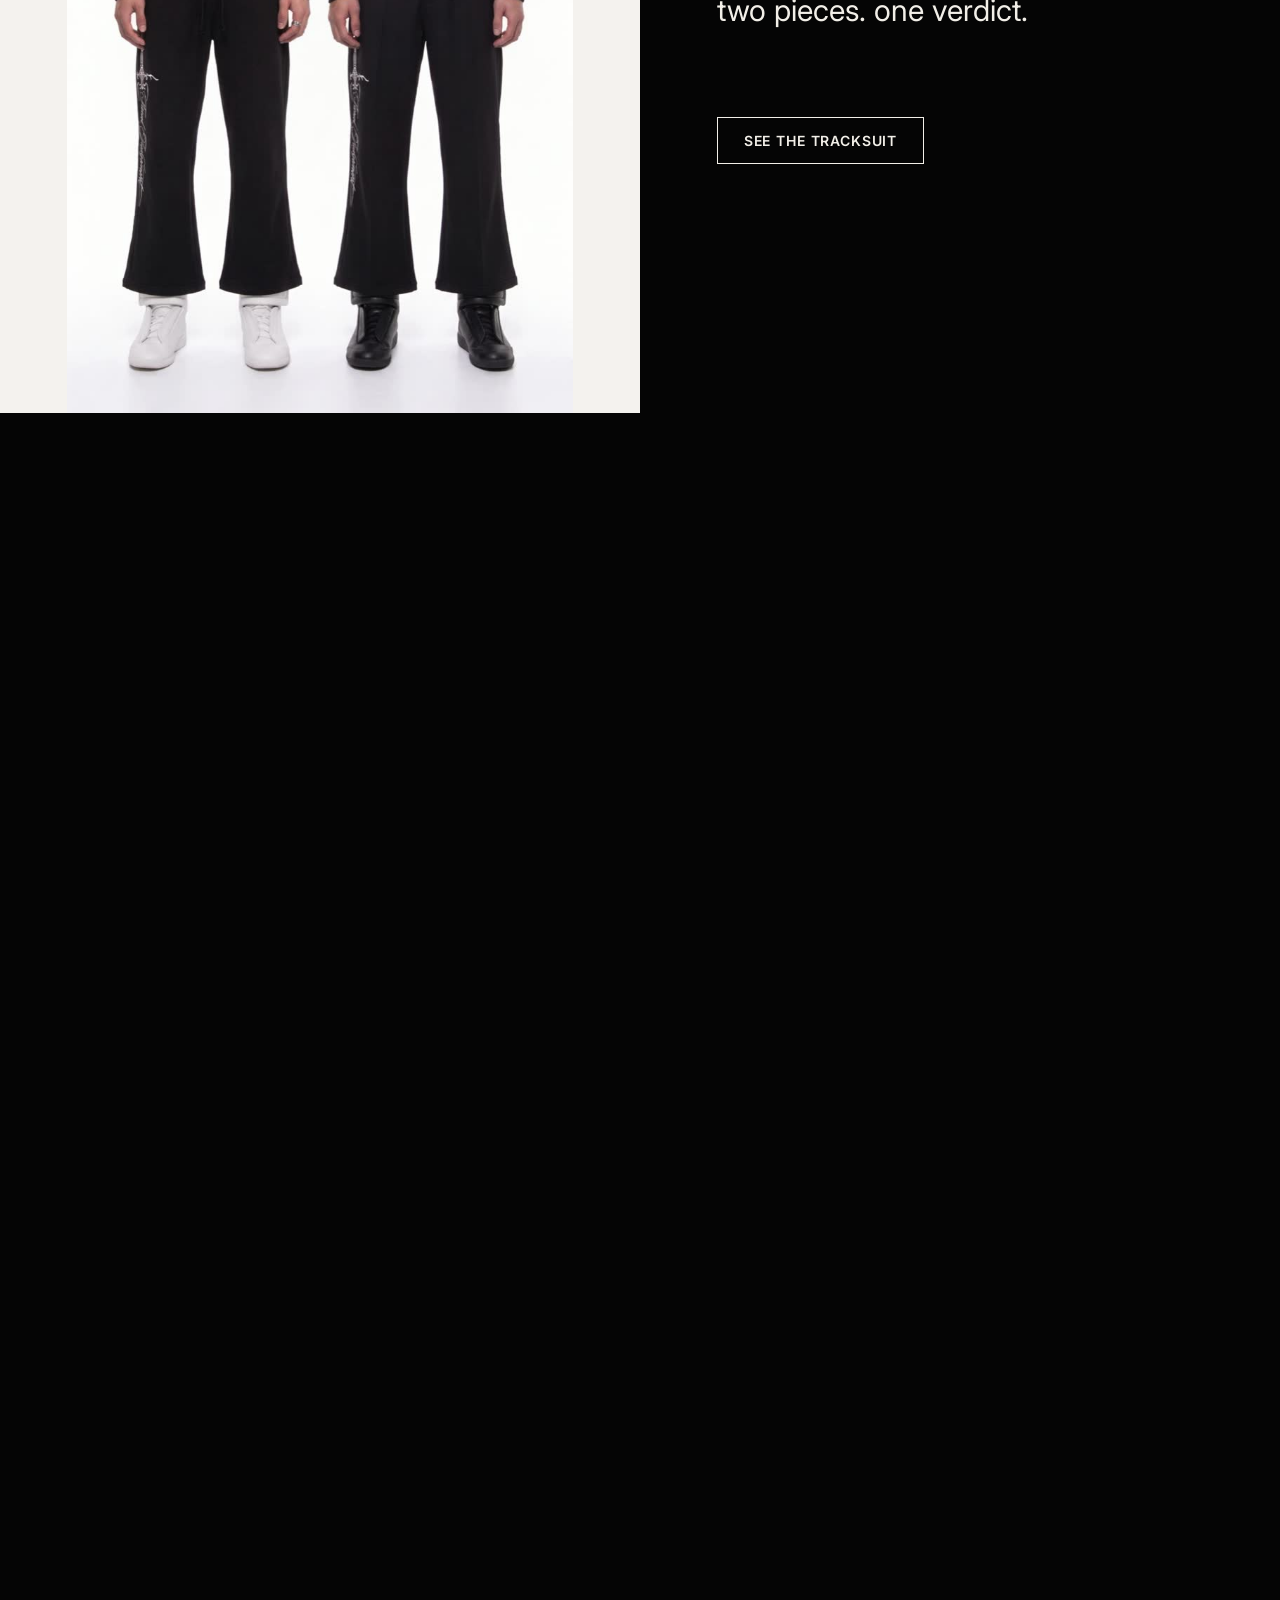
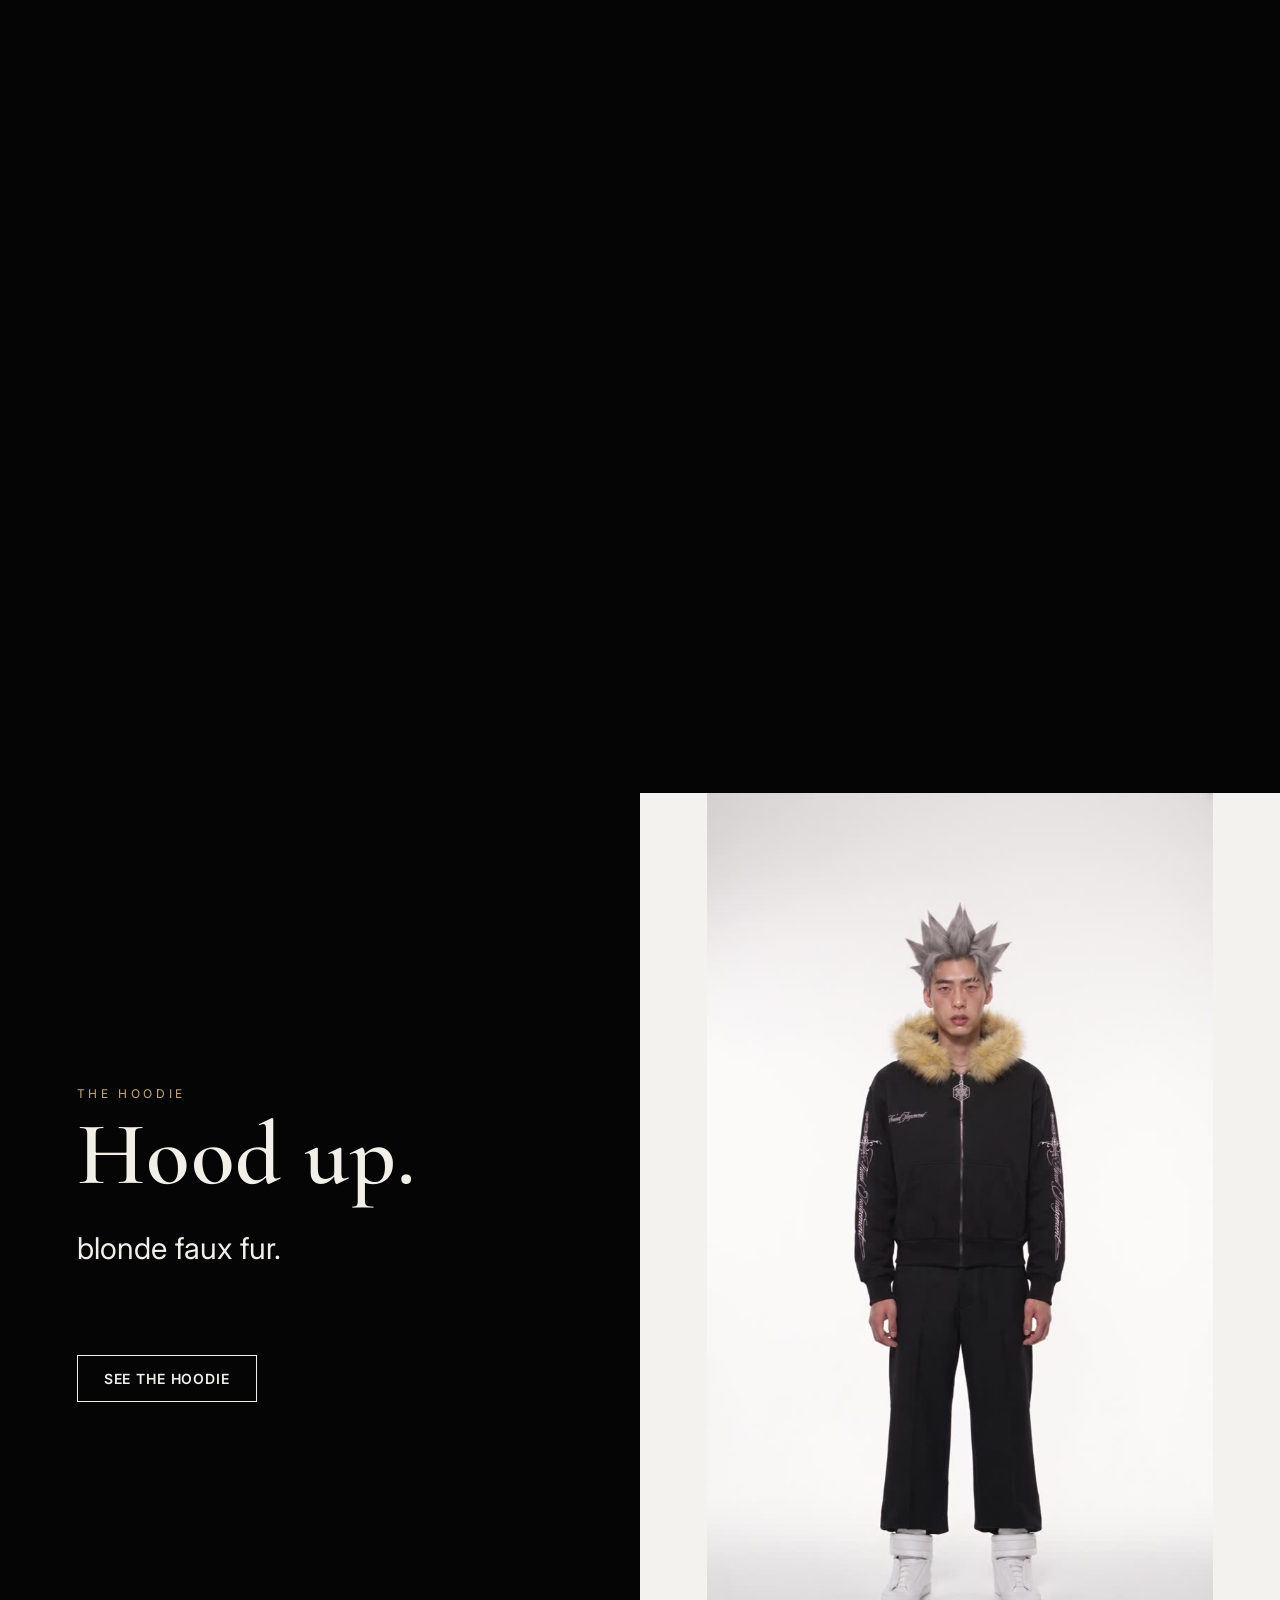
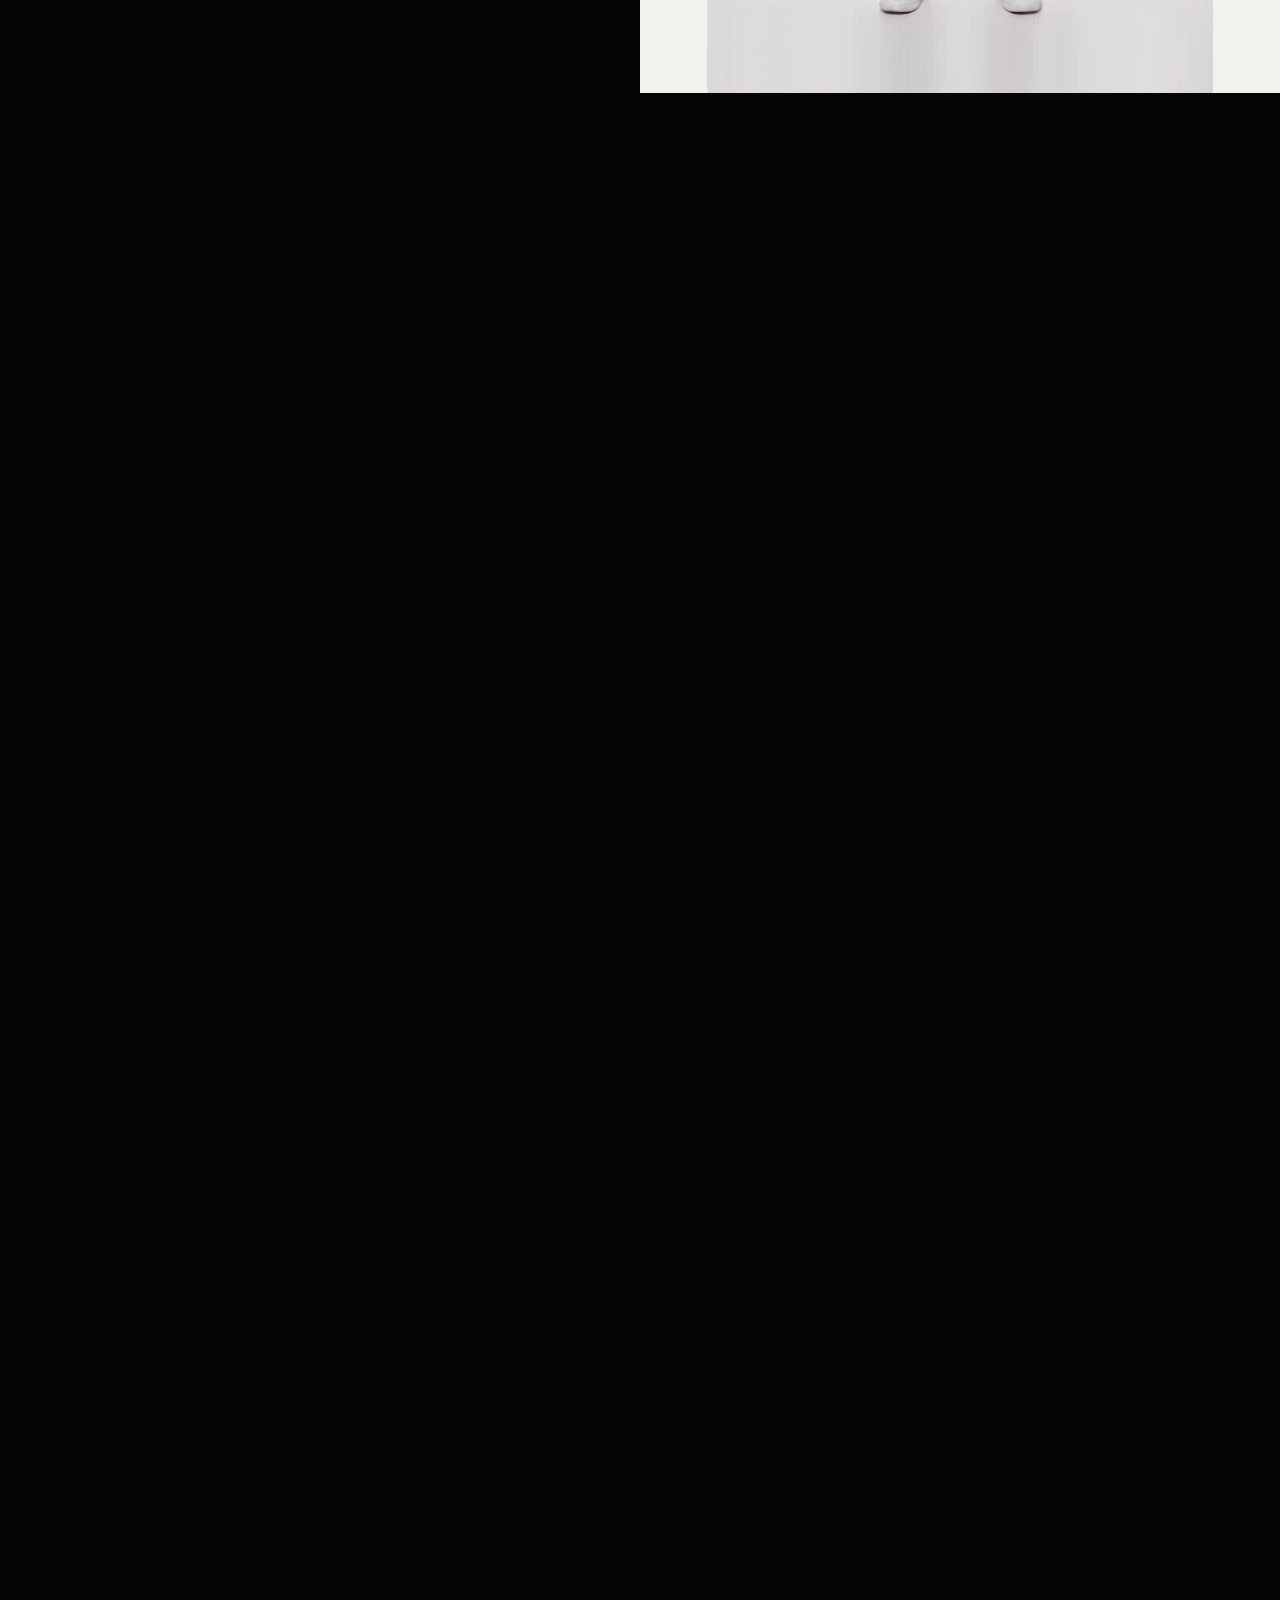
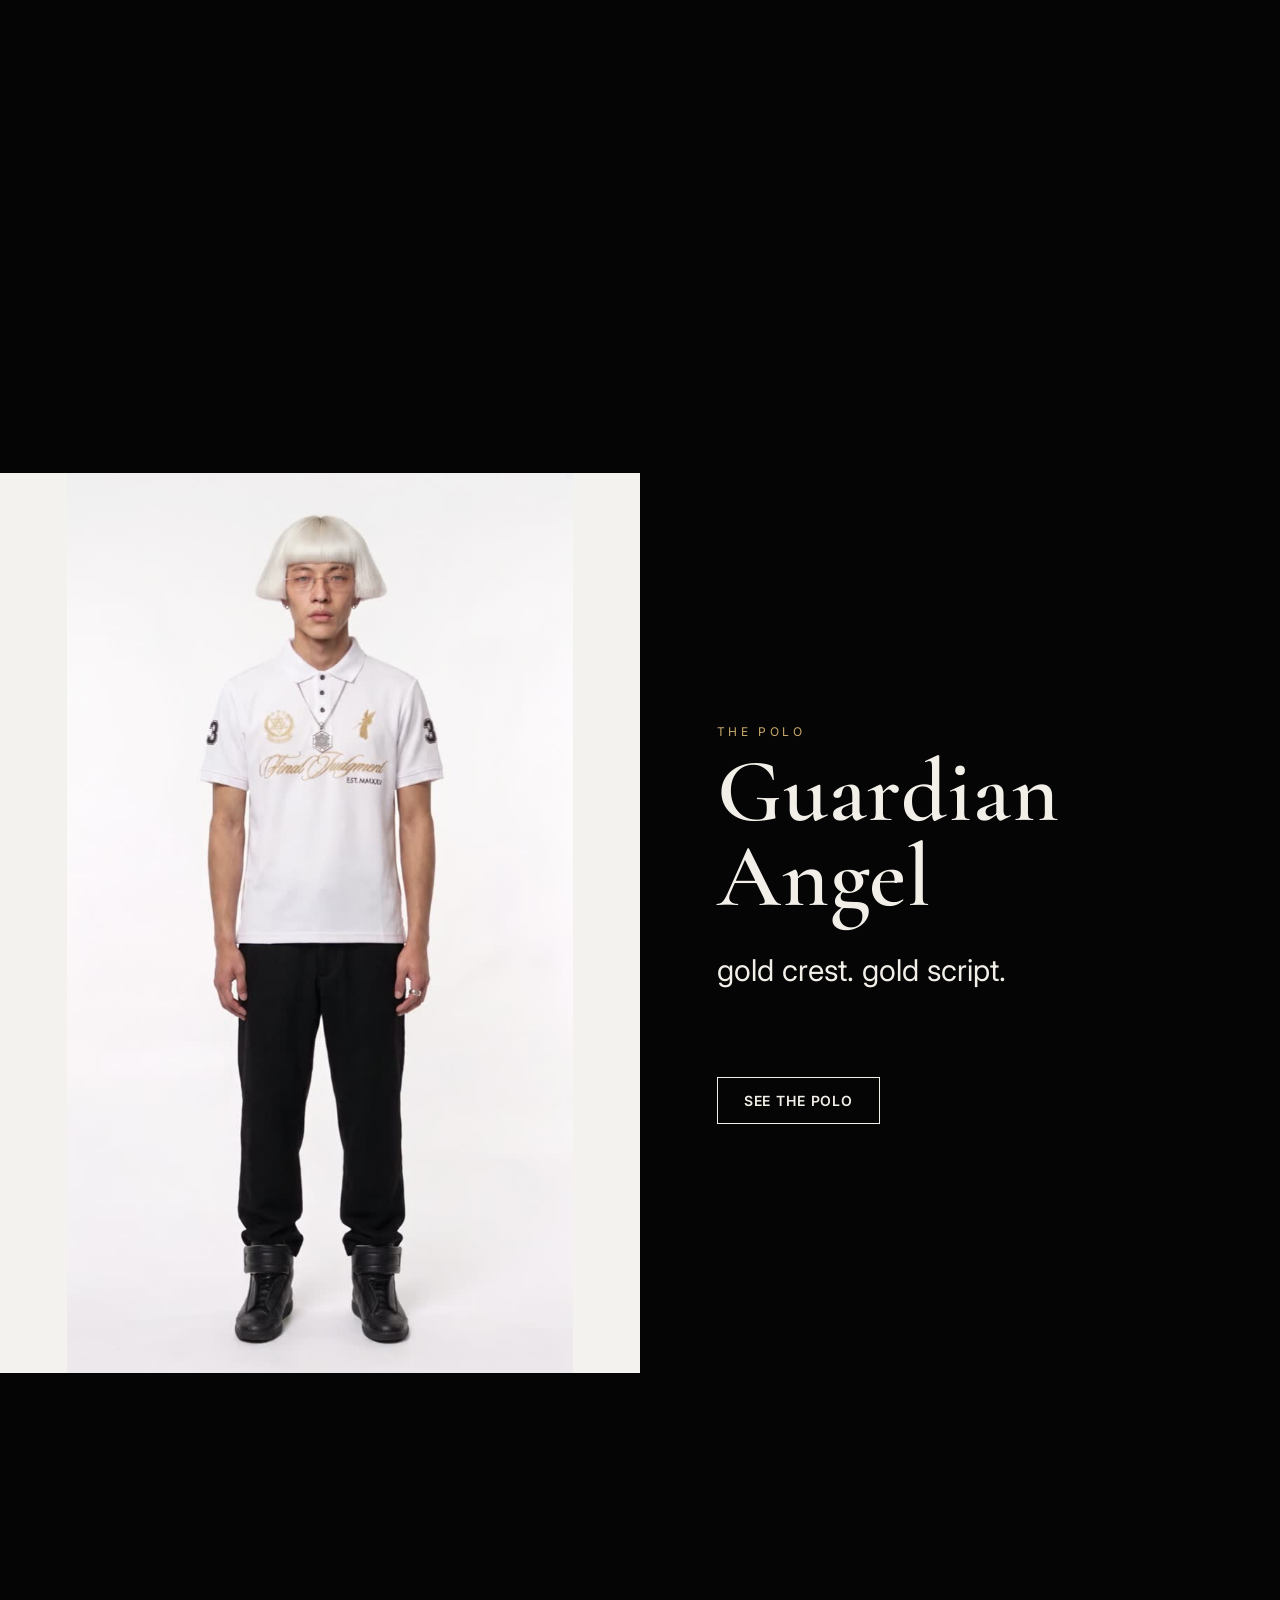
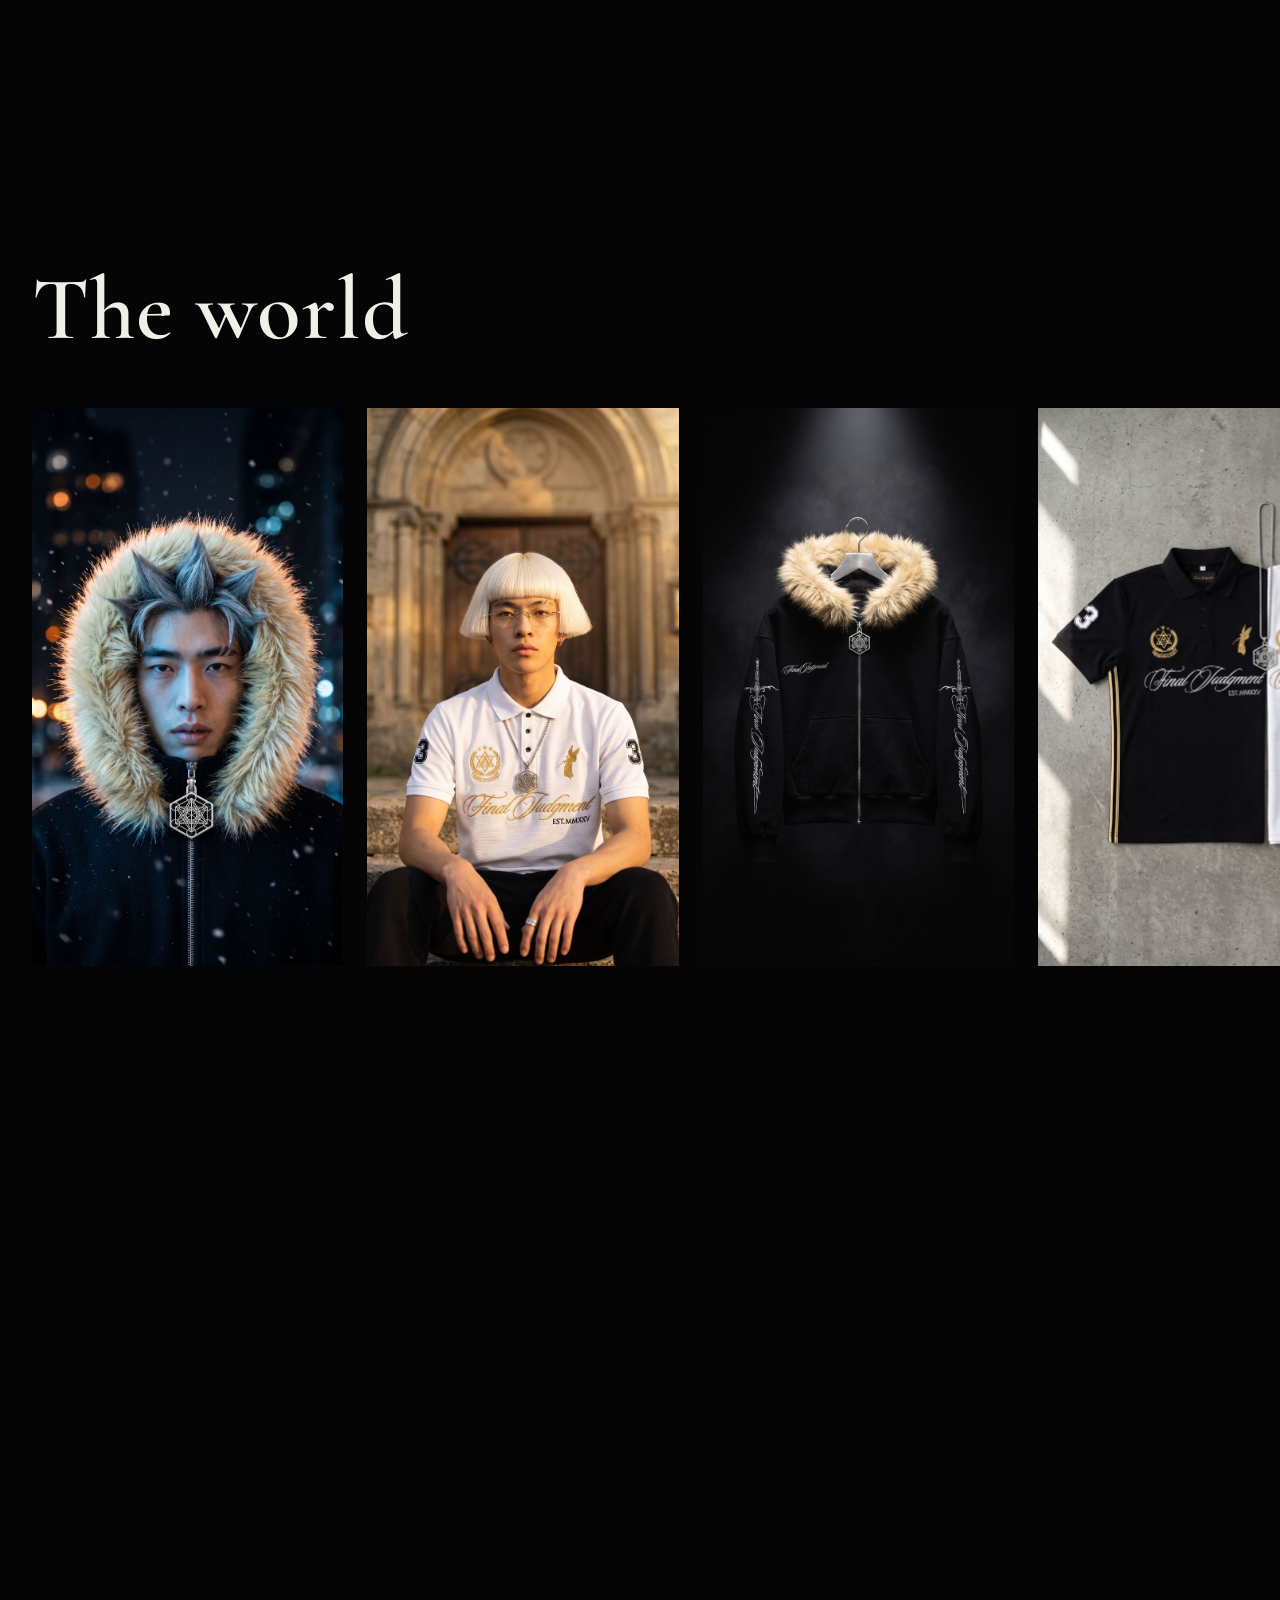
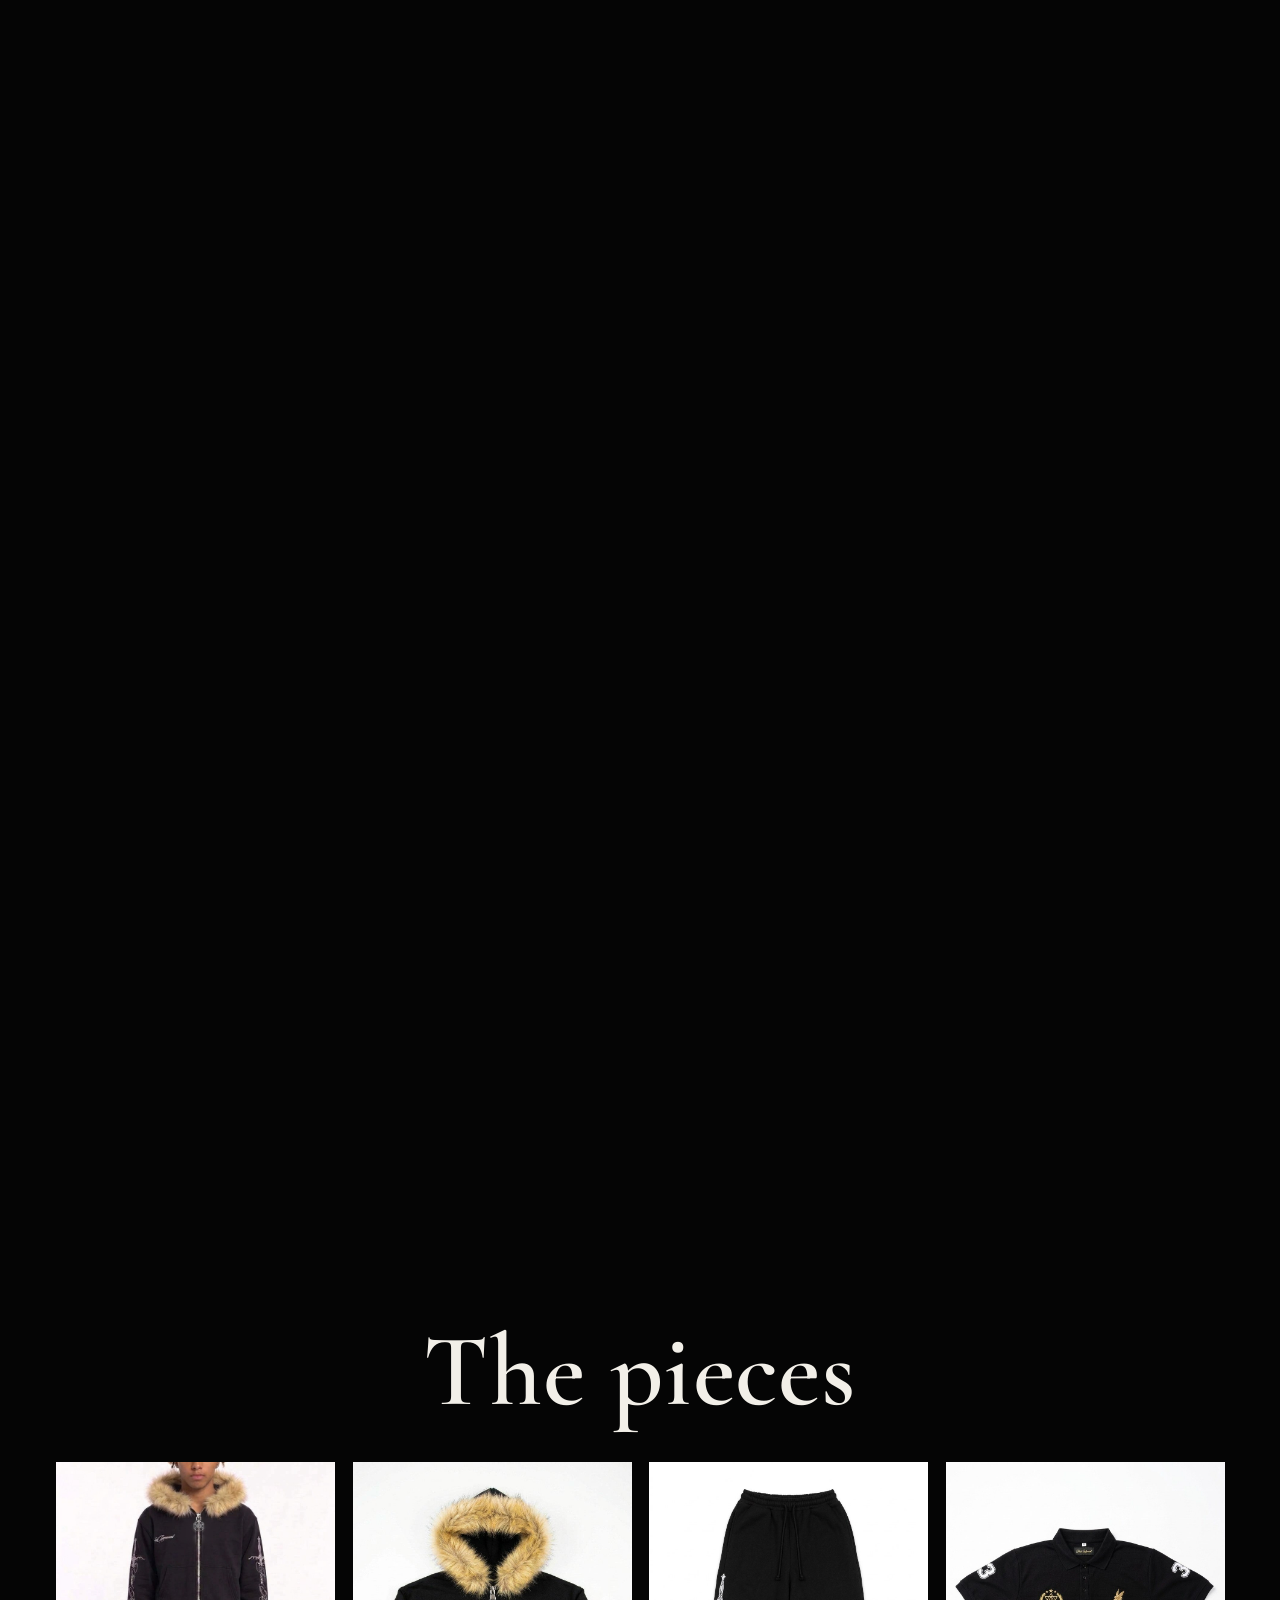
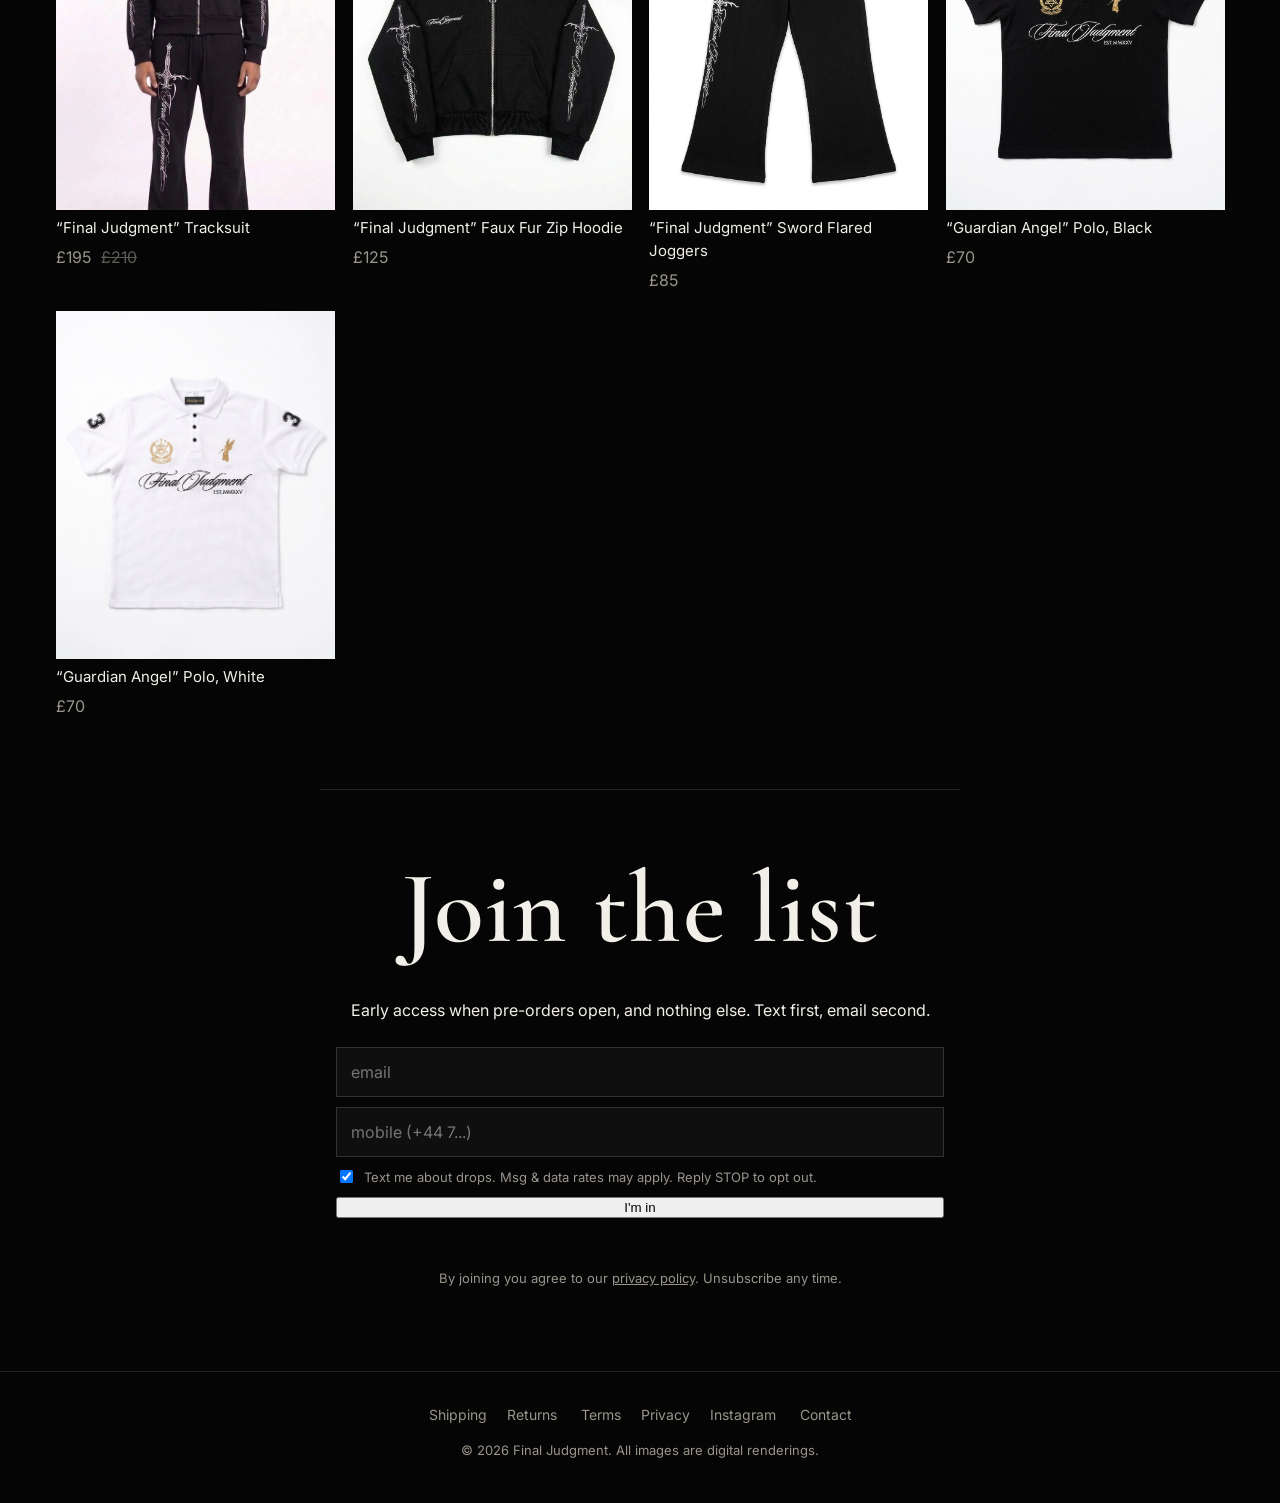
==== commit 0d75945c: "Size guides (polo chart, hoodie/joggers M), product structured data, canonical/OG per page, 404, sit" ====
--- a/index.html
+++ b/index.html
@@ -3,7 +3,8 @@
 <meta charset="utf-8"><meta name="viewport" content="width=device-width,initial-scale=1">
 <title>Final Judgment | Revelations</title><meta name="description" content="Revelations. Pre-orders open 27.11, 09:00 GMT. Faux fur tracksuit and Guardian Angel polos.">
 <meta property="og:title" content="Final Judgment | Revelations"><meta property="og:description" content="Revelations. Pre-orders open 27.11, 09:00 GMT. Faux fur tracksuit and Guardian Angel polos.">
-<meta property="og:image" content="https://finaljudgment.store/img/hero-1.jpg">
+<meta property="og:image" content="https://finaljudgment.store/img/hero-1.jpg"><meta property="og:type" content="website"><meta name="twitter:card" content="summary_large_image">
+<link rel="canonical" href="https://finaljudgment.store/">
 <link rel="icon" href="img/icon.png">
 <link rel="preconnect" href="https://fonts.googleapis.com"><link rel="preconnect" href="https://fonts.gstatic.com" crossorigin>
 <link href="https://fonts.googleapis.com/css2?family=Cormorant+Garamond:ital,wght@0,500;0,600;1,500&family=Inter:wght@400;500;600&display=swap" rel="stylesheet">
--- a/style.css
+++ b/style.css
@@ -94,3 +94,5 @@
   .w-item{height:60vh;scroll-snap-align:center}
 }
 @media (prefers-reduced-motion:reduce){.reveal{opacity:1;transform:none}.scroll-cue{animation:none}}
+.sizes{width:100%;border-collapse:collapse;margin:10px 0;font-size:14px}.sizes th,.sizes td{border-bottom:1px solid var(--line);padding:7px 6px;text-align:left}.sizes th{color:var(--mute);font-weight:500}
+.notfound{min-height:70vh;display:grid;place-items:center;text-align:center;padding:40px 16px}
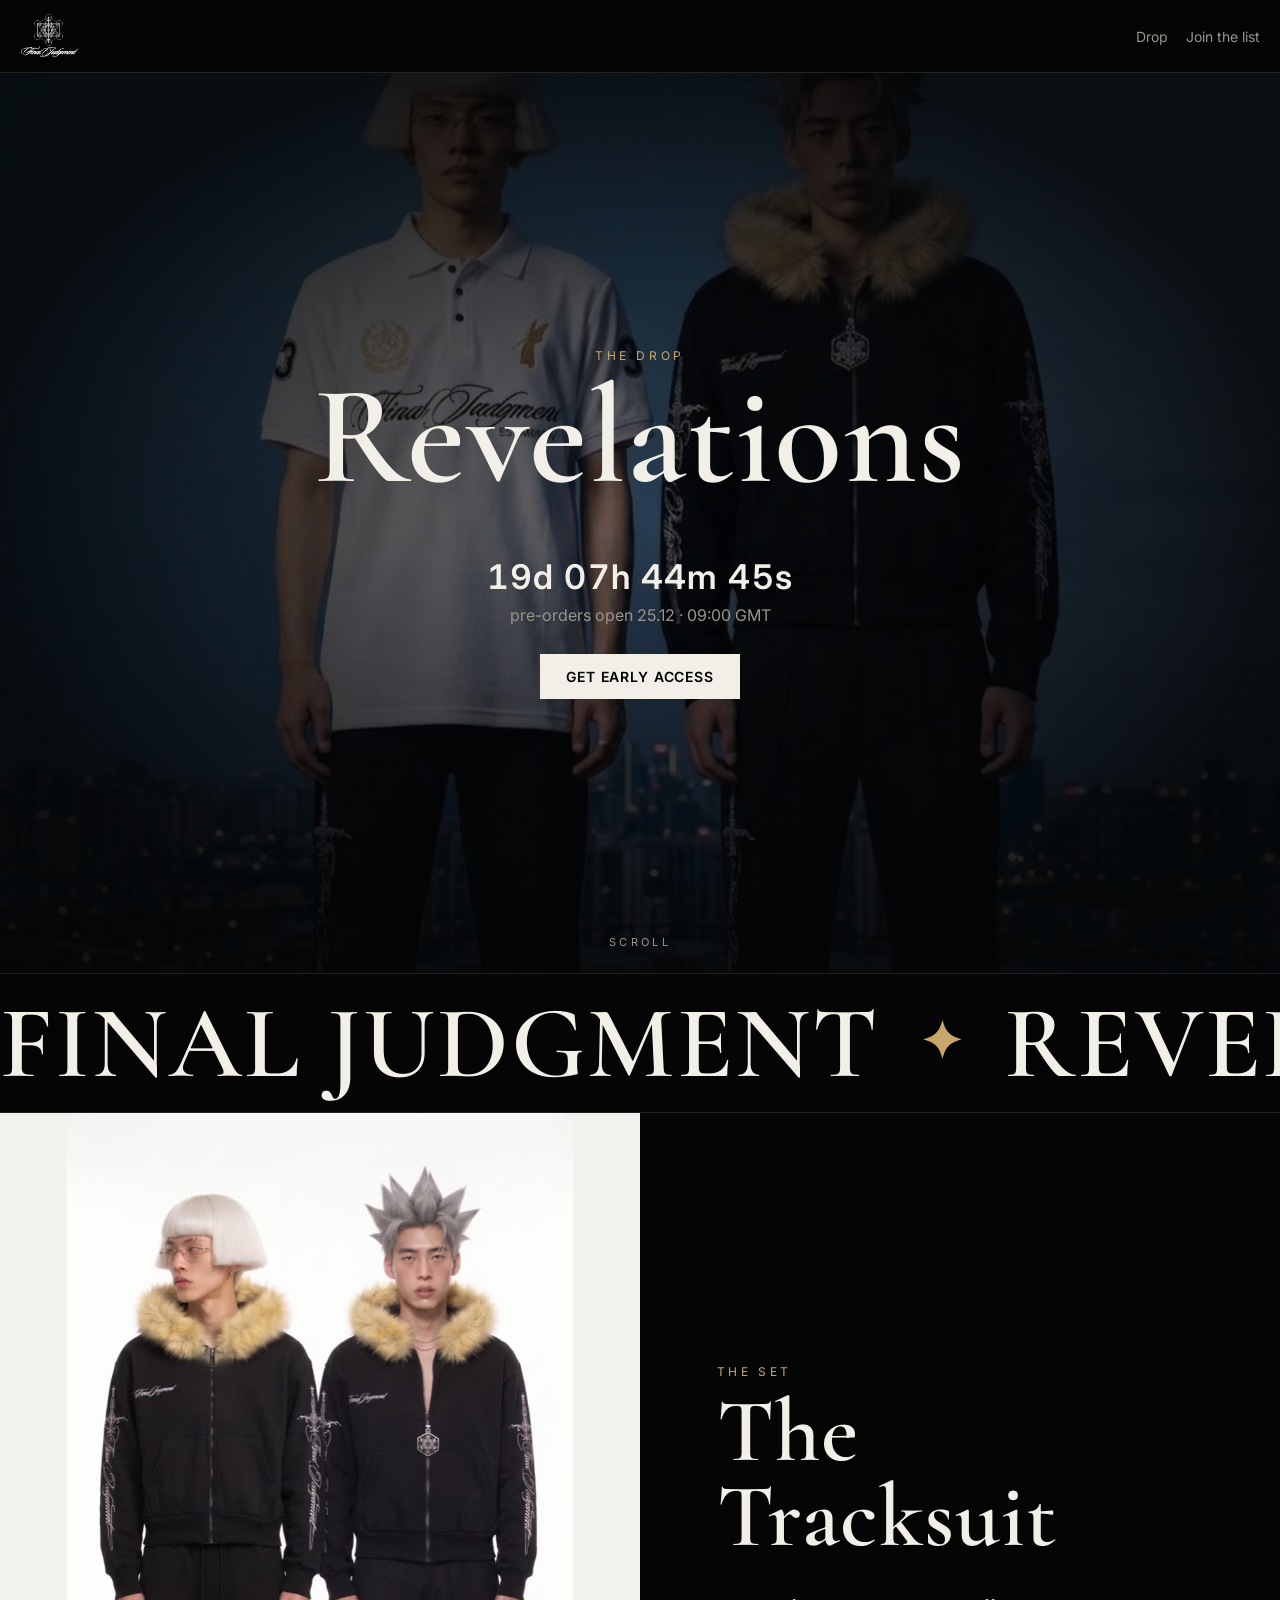
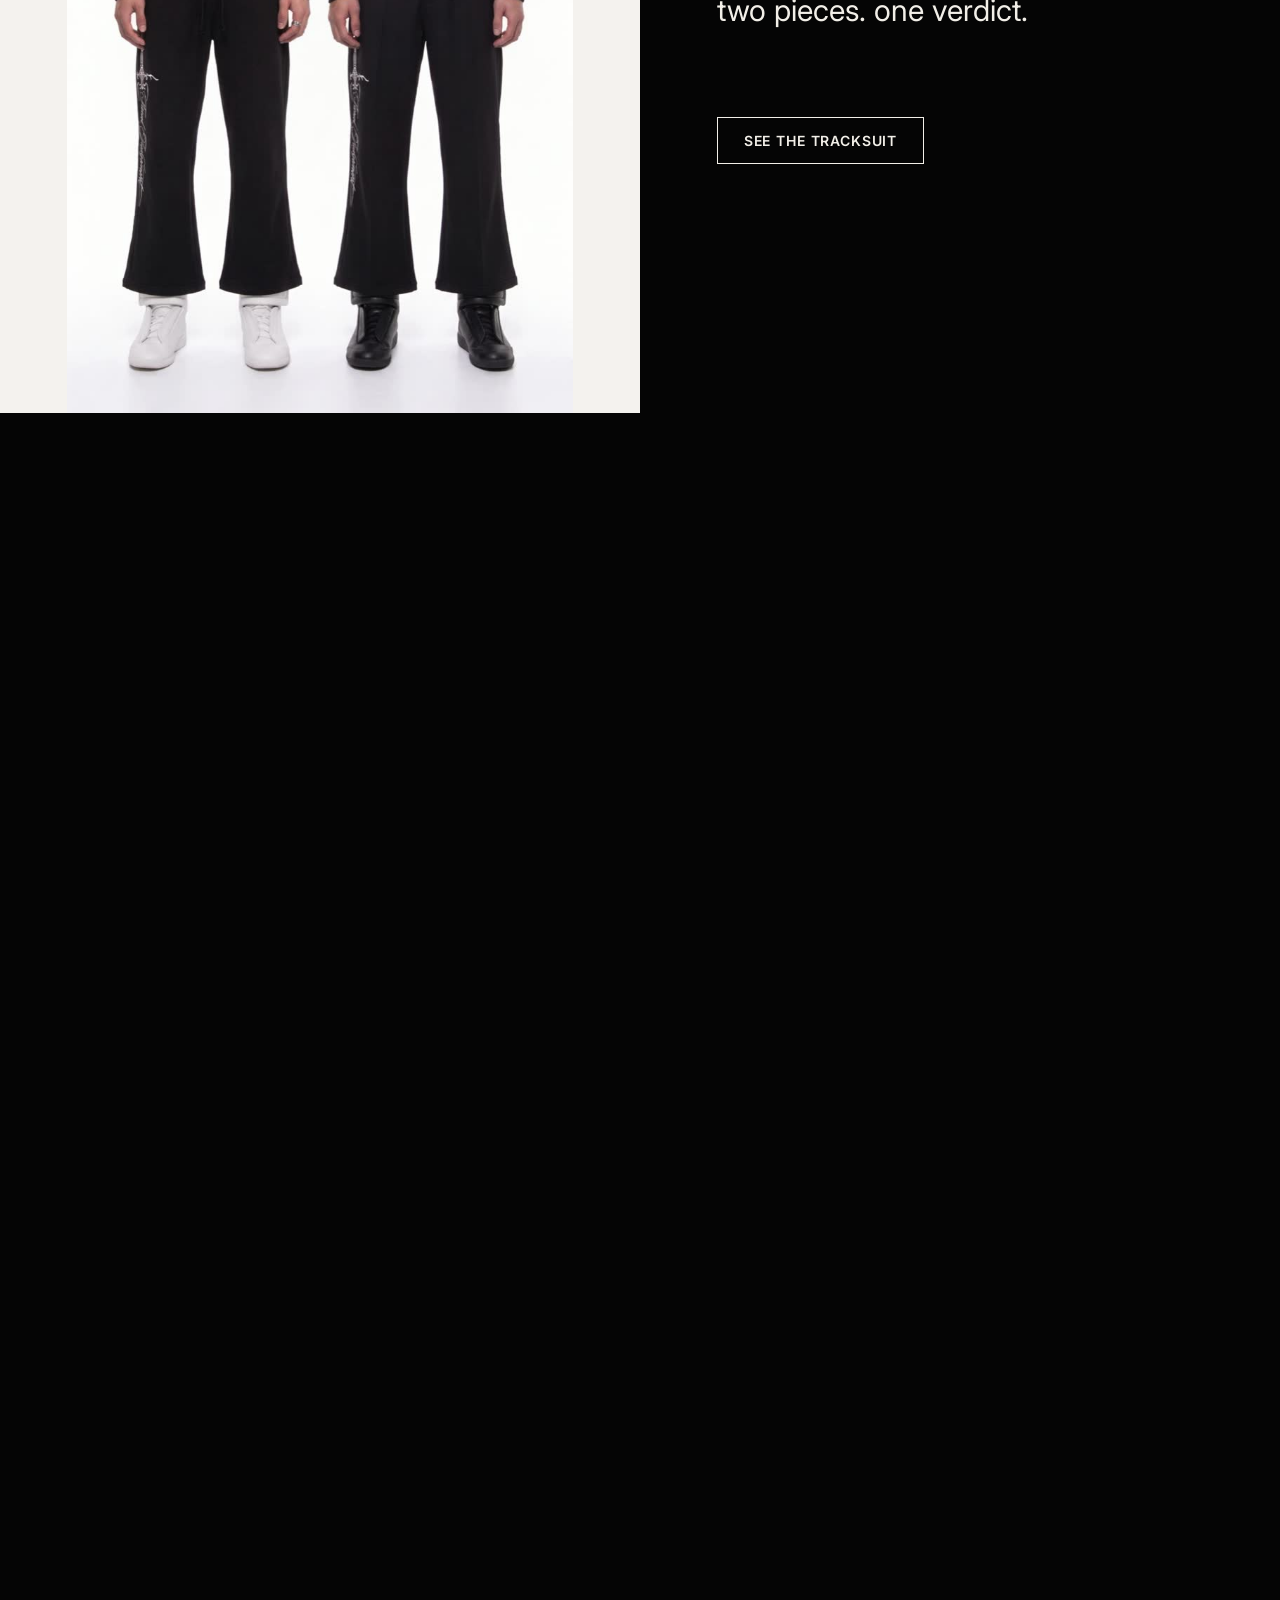
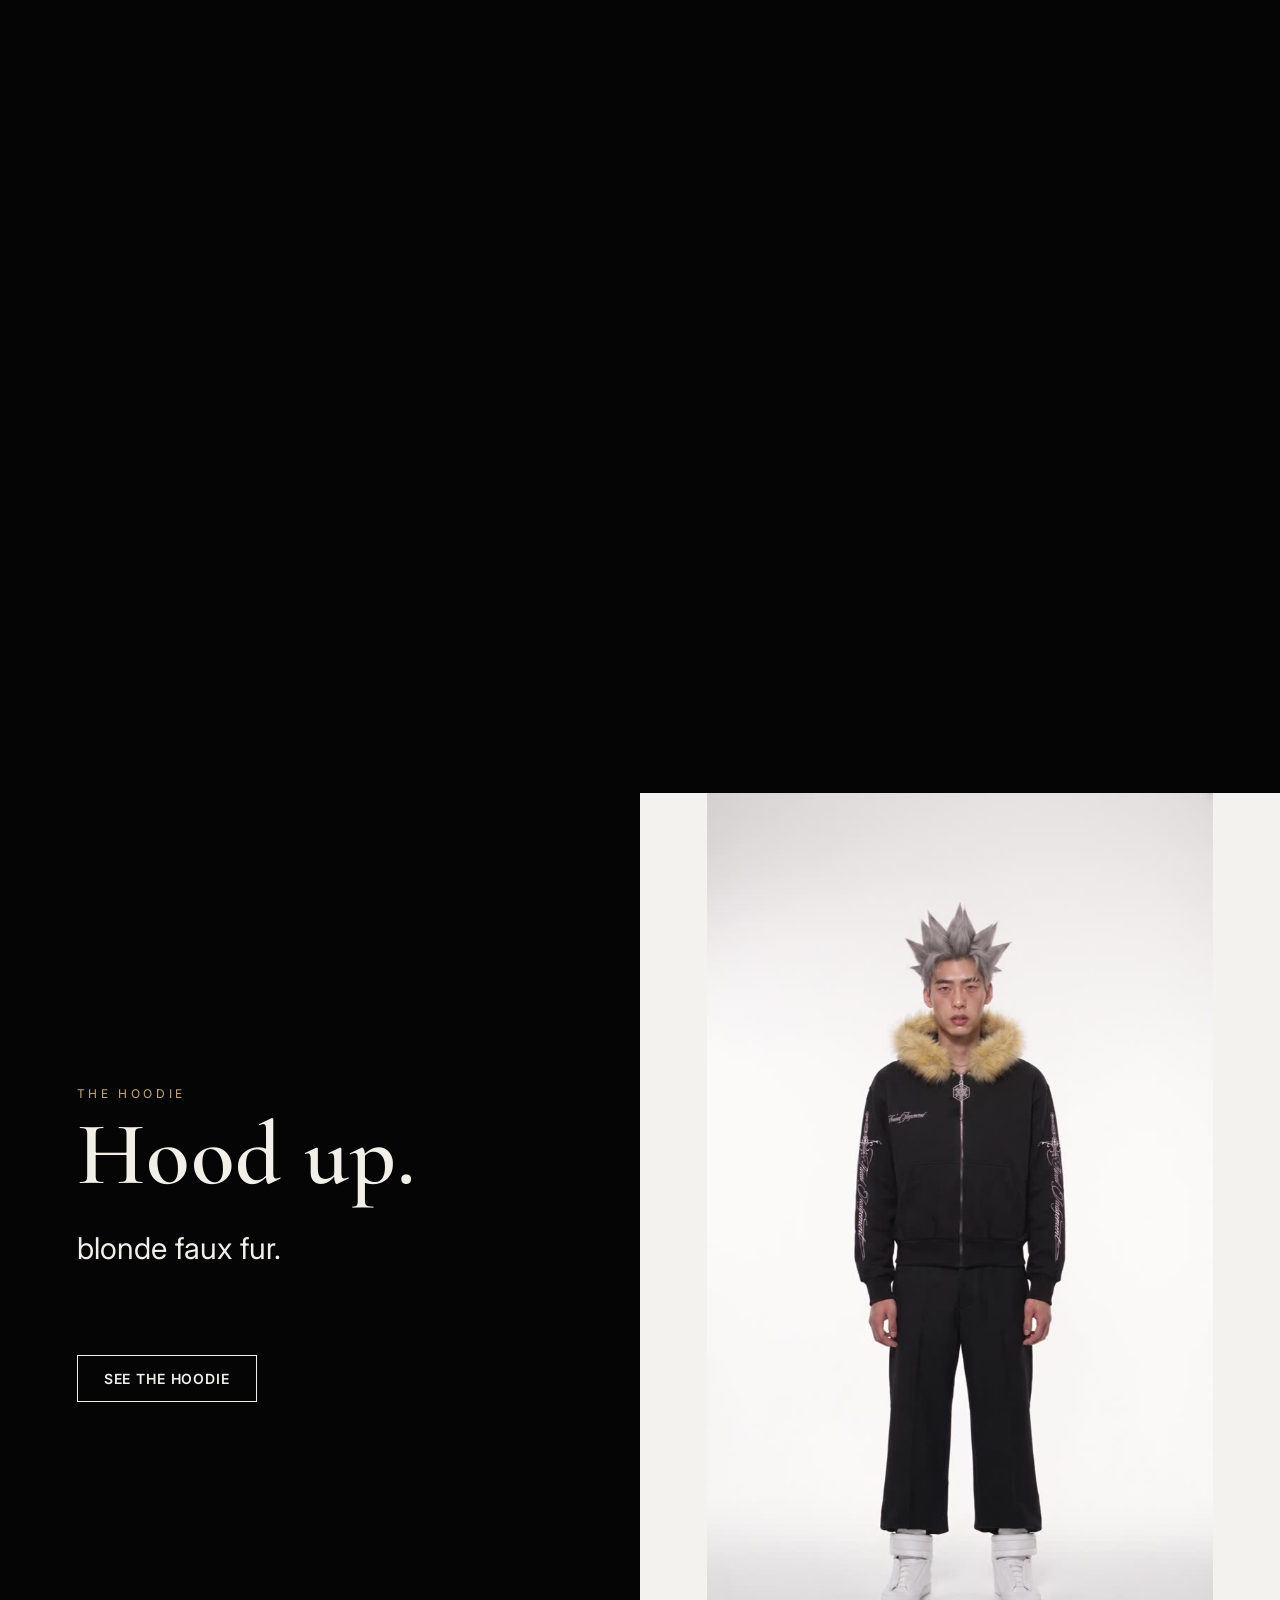
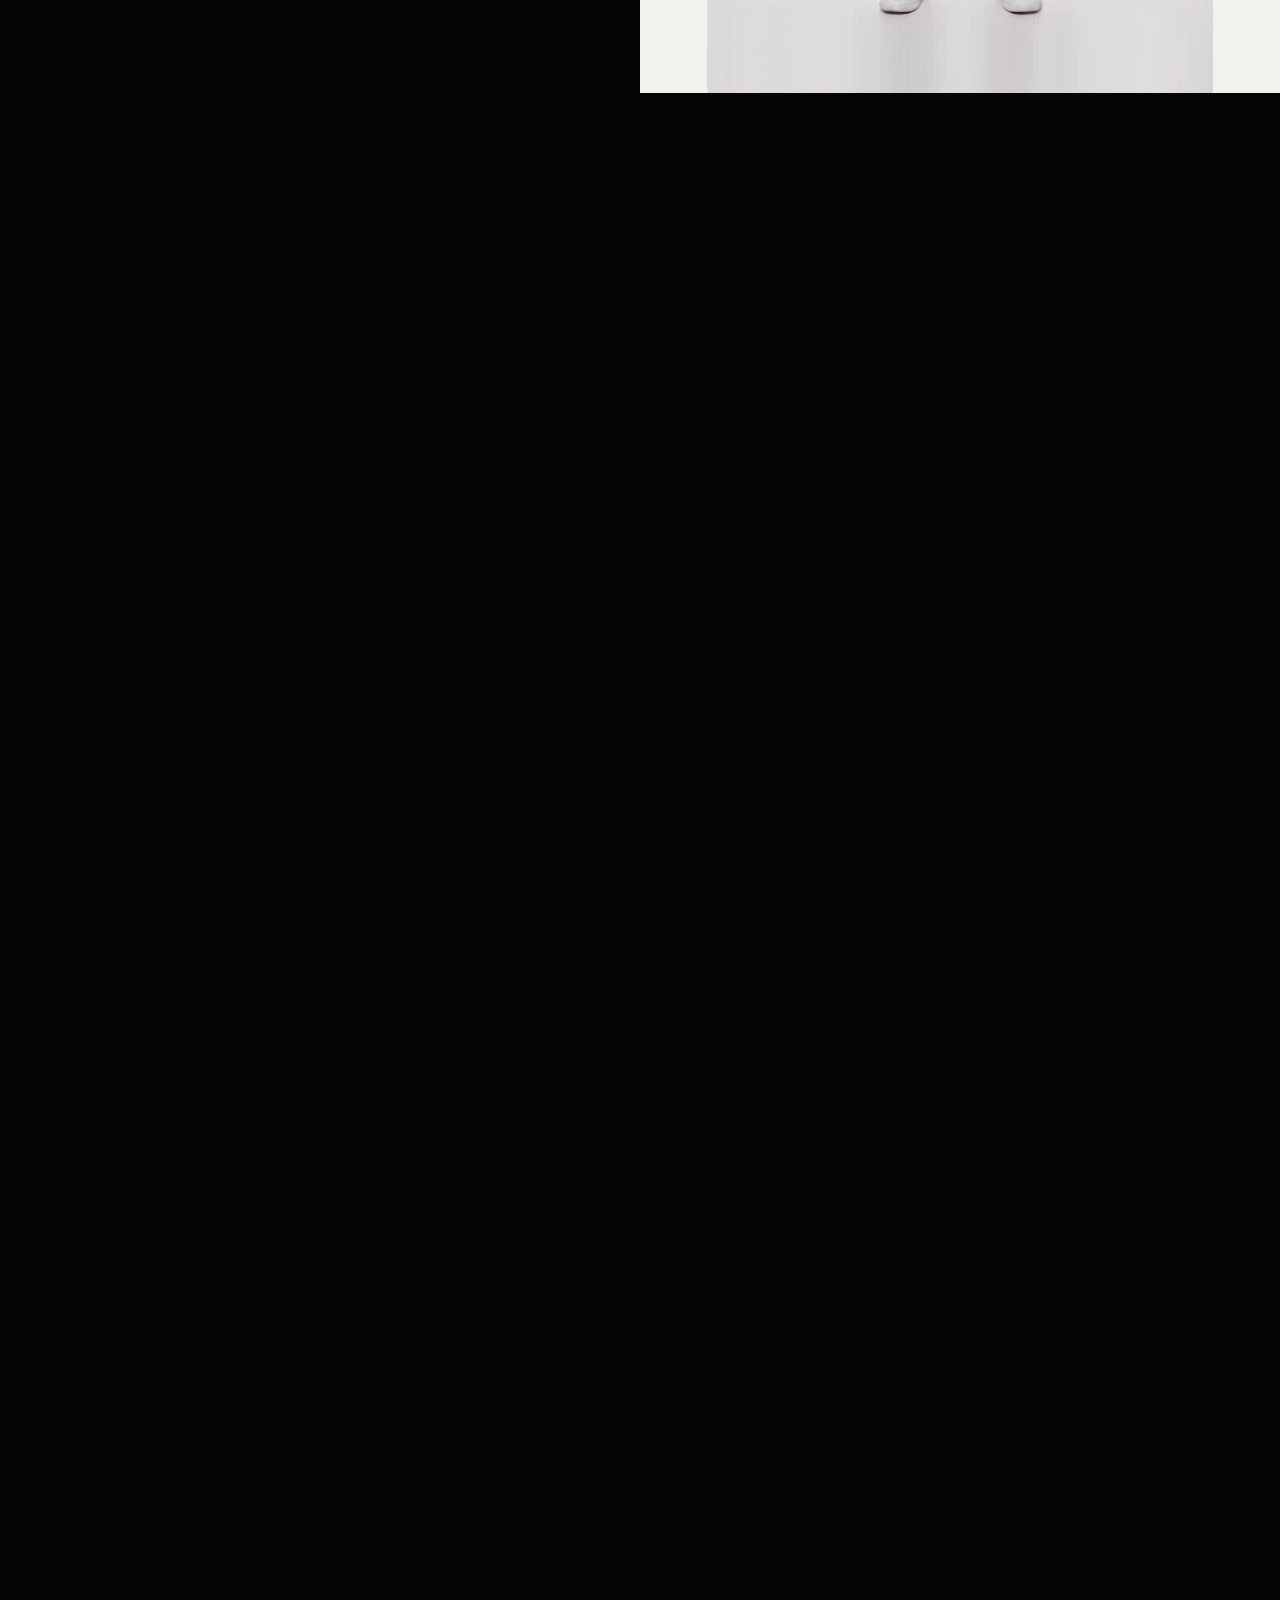
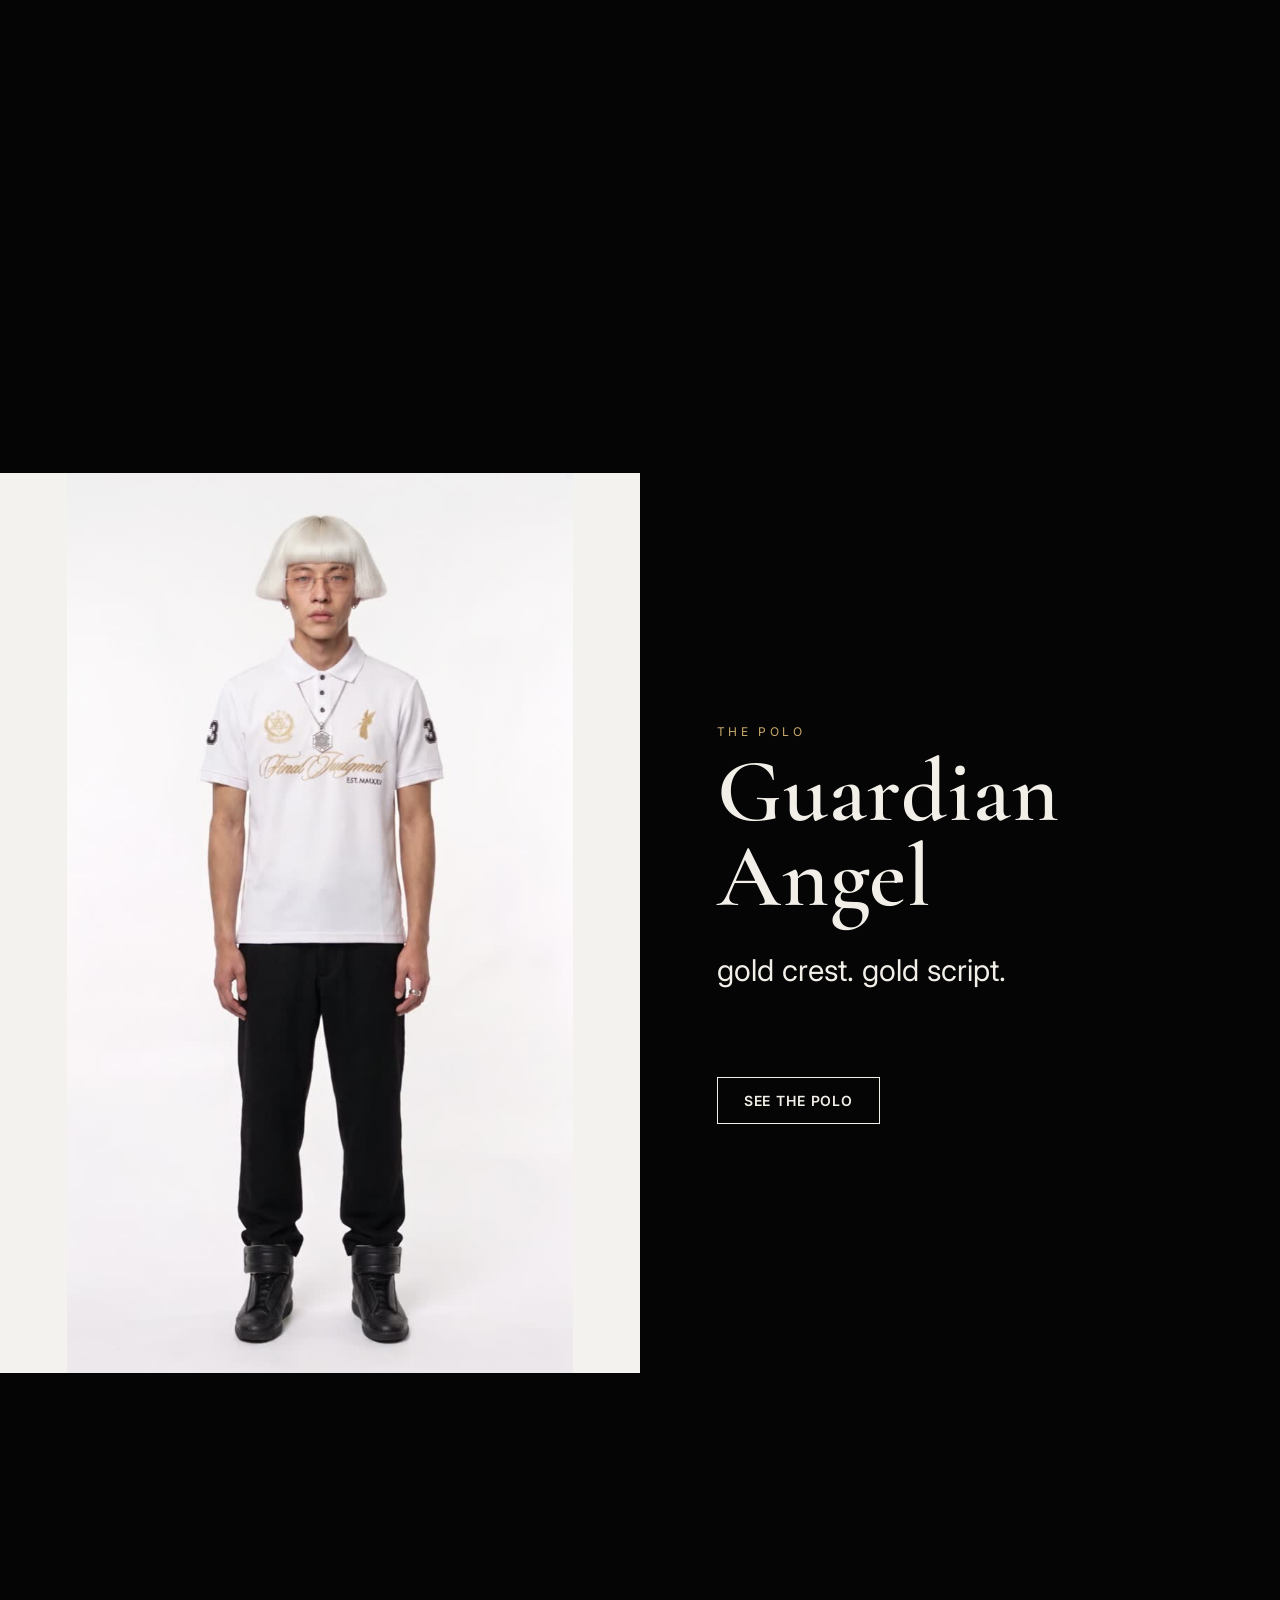
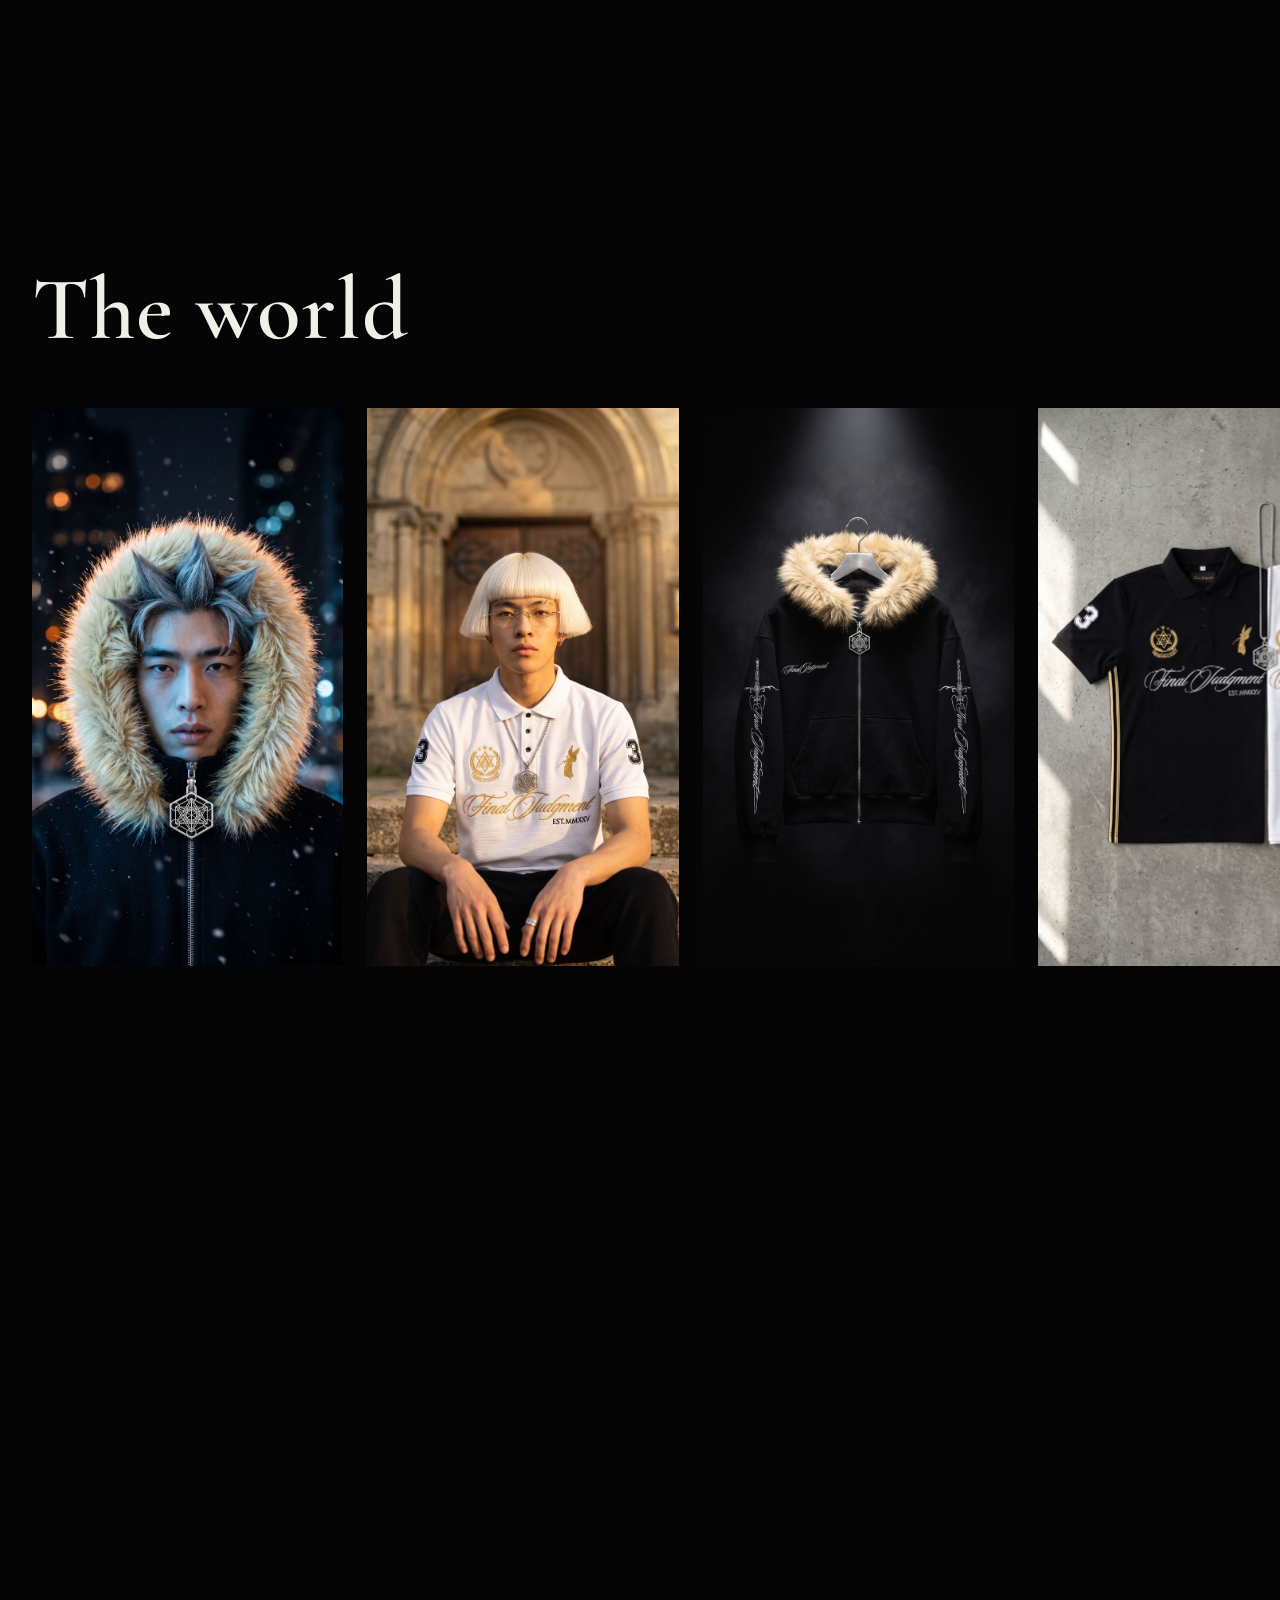
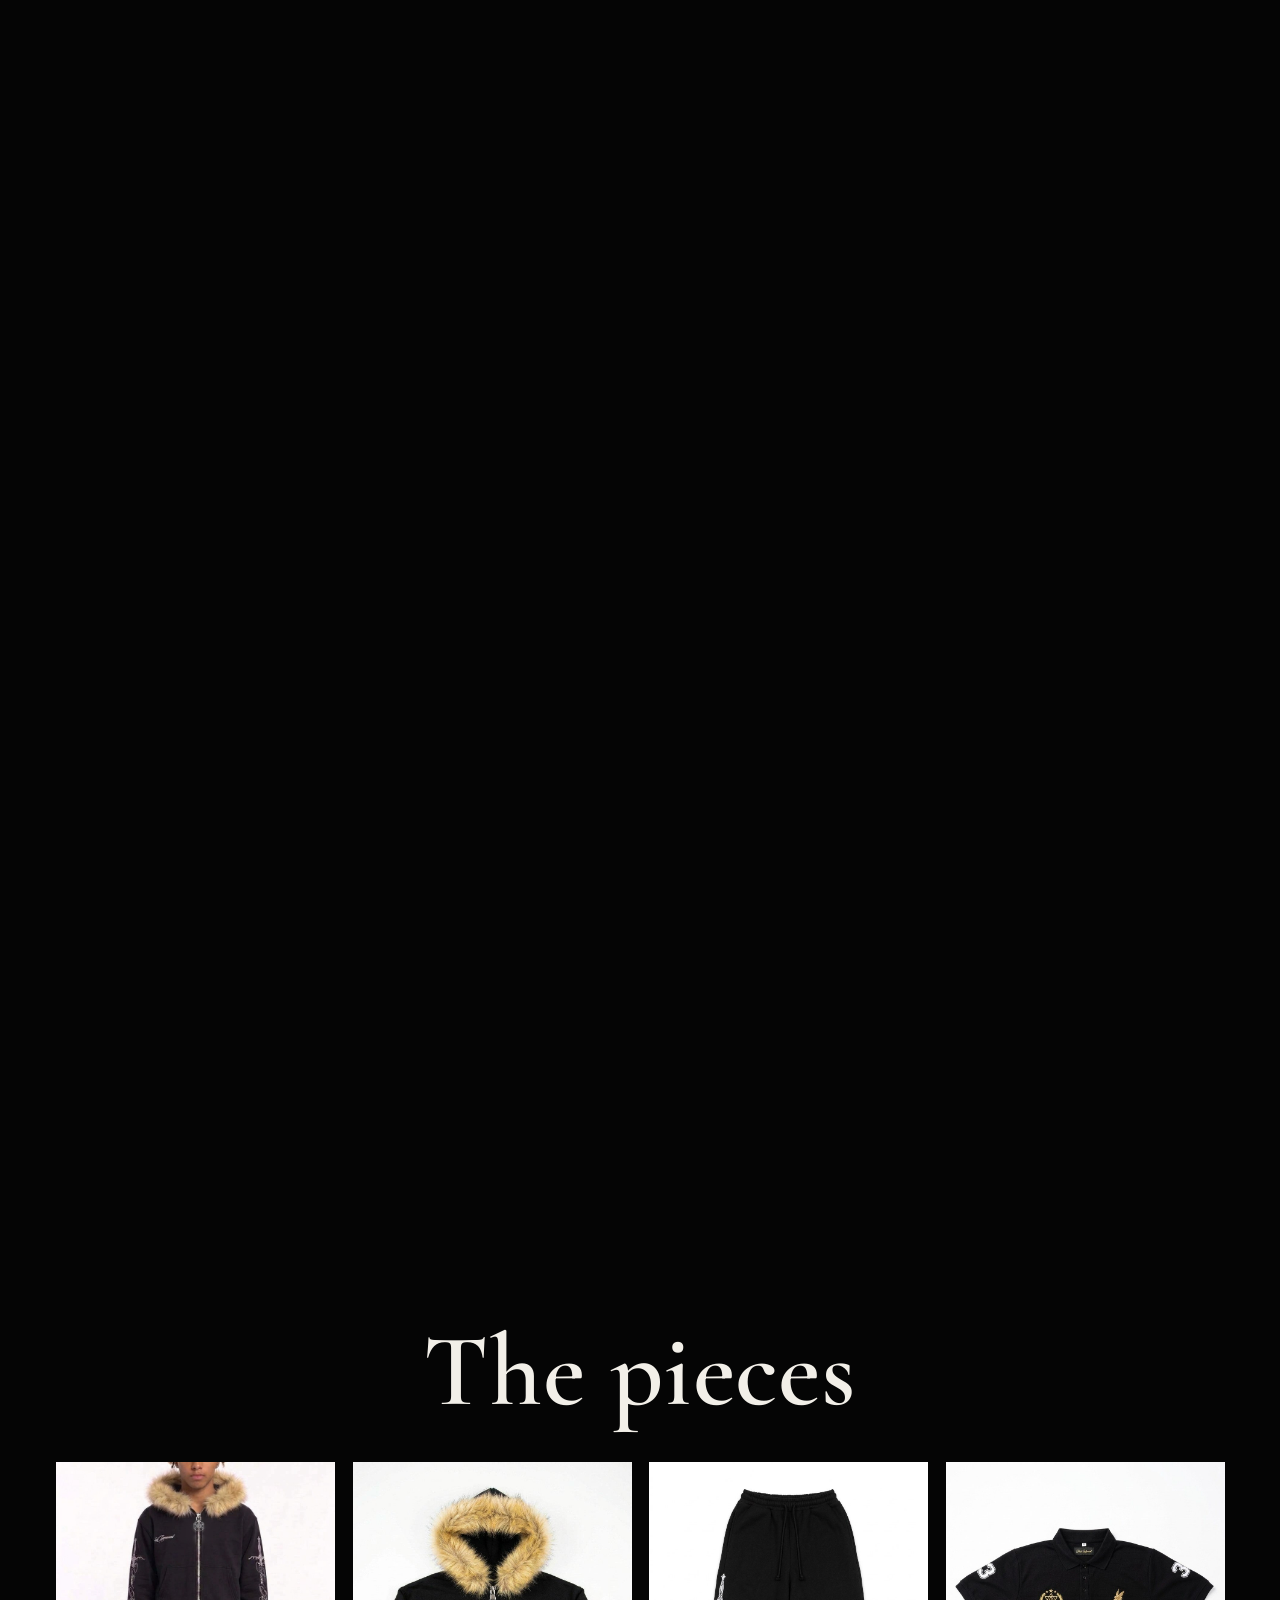
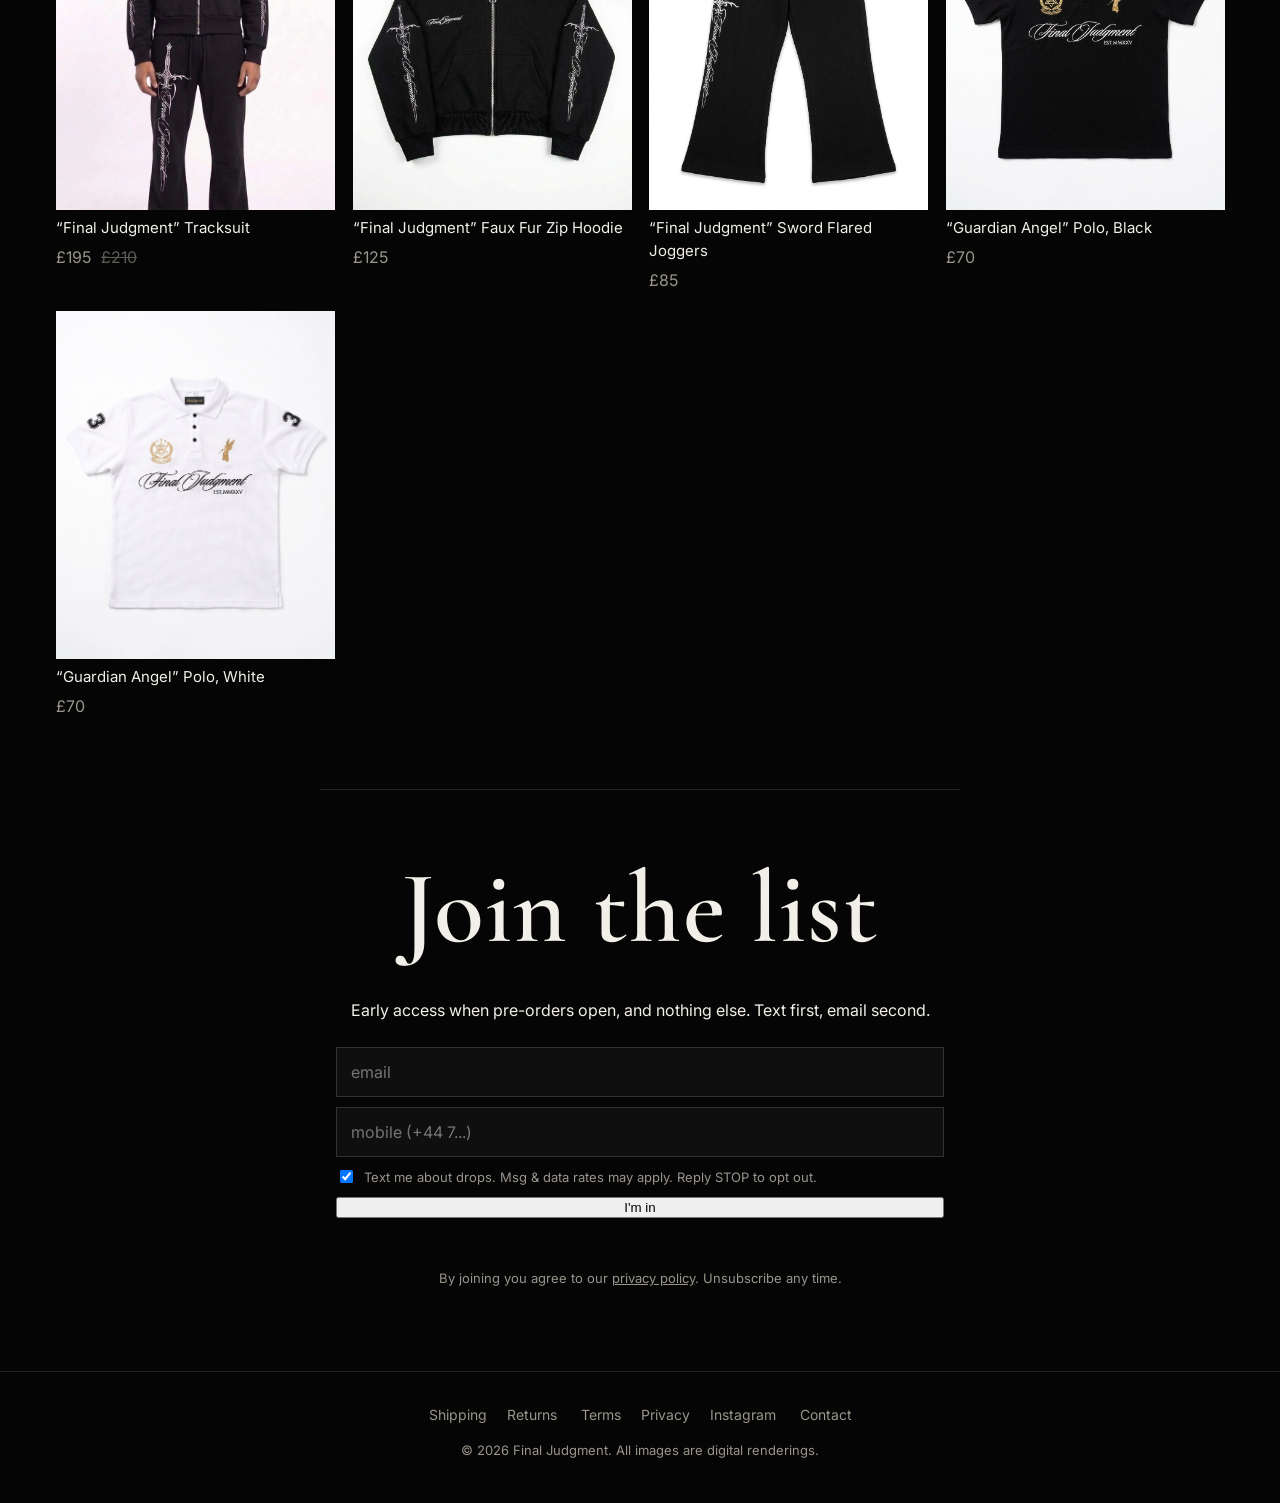
==== commit e0b63696: "Move Revelations drop to 25 Dec 2026 09:00 GMT Countdown, pre-order copy, signup messages and shippi" ====
--- a/index.html
+++ b/index.html
@@ -1,8 +1,8 @@
 <!doctype html>
 <html lang="en"><head>
 <meta charset="utf-8"><meta name="viewport" content="width=device-width,initial-scale=1">
-<title>Final Judgment | Revelations</title><meta name="description" content="Revelations. Pre-orders open 27.11, 09:00 GMT. Faux fur tracksuit and Guardian Angel polos.">
-<meta property="og:title" content="Final Judgment | Revelations"><meta property="og:description" content="Revelations. Pre-orders open 27.11, 09:00 GMT. Faux fur tracksuit and Guardian Angel polos.">
+<title>Final Judgment | Revelations</title><meta name="description" content="Revelations. Pre-orders open 25.12, 09:00 GMT. Faux fur tracksuit and Guardian Angel polos.">
+<meta property="og:title" content="Final Judgment | Revelations"><meta property="og:description" content="Revelations. Pre-orders open 25.12, 09:00 GMT. Faux fur tracksuit and Guardian Angel polos.">
 <meta property="og:image" content="https://finaljudgment.store/img/hero-1.jpg"><meta property="og:type" content="website"><meta name="twitter:card" content="summary_large_image">
 <link rel="canonical" href="https://finaljudgment.store/">
 <link rel="icon" href="img/icon.png">
@@ -11,7 +11,7 @@
 <link rel="stylesheet" href="style.css">
 <script>!function(f,b,e,v,n,t,s){if(f.fbq)return;n=f.fbq=function(){n.callMethod?n.callMethod.apply(n,arguments):n.queue.push(arguments)};if(!f._fbq)f._fbq=n;n.push=n;n.loaded=!0;n.version='2.0';n.queue=[];t=b.createElement(e);t.async=!0;t.src=v;s=b.getElementsByTagName(e)[0];s.parentNode.insertBefore(t,s)}(window,document,'script','https://connect.facebook.net/en_US/fbevents.js');fbq('init','1747577036687004');fbq('track','PageView');</script>
 <script src="config.js"></script><script defer src="site.js"></script><script defer src="motion.js"></script>
-</head><body data-launch="2026-11-27T09:00:00Z">
+</head><body data-launch="2026-12-25T09:00:00Z">
 <header class="top"><a href="index.html" class="brand"><img src="img/logo.png" alt="Final Judgment"></a>
 <nav><a href="index.html#drop">Drop</a><a href="index.html#list">Join the list</a></nav></header>
 
@@ -22,7 +22,7 @@
 <div class="hero-copy">
 <p class="eyebrow">the drop</p><h1 class="hero-title">Revelations</h1>
 <div class="countdown" aria-live="polite"><span data-d>--</span>d <span data-h>--</span>h <span data-m>--</span>m <span data-s>--</span>s</div>
-<p class="when">pre-orders open 27.11 &middot; 09:00 GMT</p>
+<p class="when">pre-orders open 25.12 &middot; 09:00 GMT</p>
 <a class="btn" href="#list">Get early access</a>
 </div>
 <div class="scroll-cue" aria-hidden="true">scroll</div></section>
